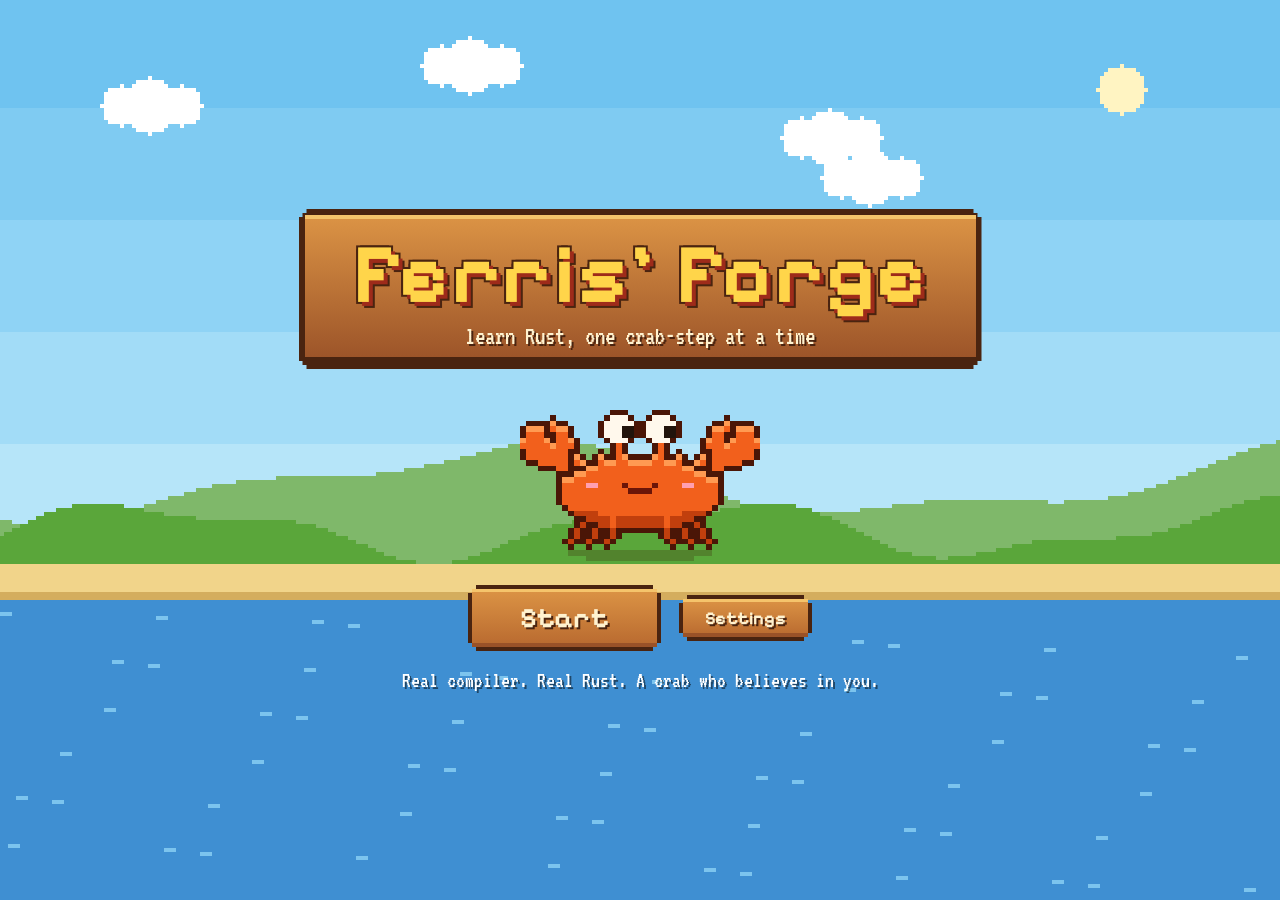
==== web/index.html @ 5639ec64 "initial commit" ====
<!doctype html>
<html lang="en">
<head>
  <meta charset="utf-8">
  <meta name="viewport" content="width=device-width, initial-scale=1">
  <title>Ferris' Forge</title>
  <link rel="preconnect" href="https://fonts.googleapis.com">
  <link rel="preconnect" href="https://fonts.gstatic.com" crossorigin>
  <link href="https://fonts.googleapis.com/css2?family=Pixelify+Sans:wght@400;500;700&family=VT323&family=JetBrains+Mono:wght@400;600&family=Atkinson+Hyperlegible:ital,wght@0,400;0,700;1,400&display=swap" rel="stylesheet">
  <link rel="stylesheet" href="style.css">
  <link rel="icon" href="data:image/svg+xml,<svg xmlns='http://www.w3.org/2000/svg' viewBox='0 0 100 100'><text y='.9em' font-size='90'>🦀</text></svg>">
</head>
<body>
  <!-- Title screen -->
  <section id="title-screen" class="screen active">
    <canvas id="title-bg" class="pixel-bg"></canvas>
    <div class="title-content">
      <div class="logo-sign">
        <div class="logo-main">Ferris' Forge</div>
        <div class="logo-sub">learn Rust, one crab-step at a time</div>
      </div>
      <canvas id="title-ferris" class="sprite"></canvas>
      <div class="title-buttons">
        <button id="btn-start" class="wood-btn big">Start</button>
        <button id="btn-title-settings" class="wood-btn">Settings</button>
      </div>
      <div class="title-foot">Real compiler. Real Rust. A crab who believes in you.</div>
    </div>
  </section>

  <!-- World map -->
  <section id="map-screen" class="screen">
    <button class="wood-btn small map-back hidden" id="btn-map-back" title="Go back to the level you were on (Esc)"></button>
    <div class="map-wrap">
      <canvas id="map-canvas"></canvas>
      <div id="map-overlay"></div>
    </div>
  </section>

  <!-- Level -->
  <section id="level-screen" class="screen">
    <div class="level-grid">

      <aside class="lesson-dock frame-parchment" id="lesson-dock" aria-label="Lesson">
        <div class="dock-head">
          <span class="dock-title" id="dock-title">📜 Lesson</span>
          <button class="mini-icon" id="btn-dock-close" title="Close the lesson panel (L)" aria-label="Close the lesson panel" data-icon="arrowLeft"></button>
        </div>
        <div class="dock-body" id="dock-body"></div>
      </aside>

      <div class="left-col">
        <div class="lesson-strip frame-parchment">
          <div class="goal" id="lv-goal"></div>
          <div class="lesson-buttons">
            <button class="wood-btn small" id="btn-lesson" title="Read the lesson (L)">📜 Lesson</button>
            <button class="wood-btn small" id="btn-lesson-c" title="How C does it">In C</button>
            <button class="wood-btn small" id="btn-lesson-py" title="How Python does it">In Python</button>
          </div>
        </div>

        <div class="editor-frame frame-dark">
          <div class="editor-label">
            <span>main.rs</span>
            <span class="editor-tools">
              <span id="editor-status"></span>
              <button class="mini-toggle run-mini" id="btn-run-mini" title="Run (Ctrl+Enter)"><span class="sym" data-glyph="▶"></span>RUN</button>
              <button class="mini-toggle zen-only" id="btn-zen-compiler" data-console="compiler" title="Compiler messages">COMPILER</button>
              <button class="mini-toggle zen-only" id="btn-zen-output" data-console="output" title="Program output">OUTPUT</button>
              <button class="mini-toggle" id="btn-vim" aria-label="Vim mode" title="Vim mode: edit with your own Neovim">VIM</button>
              <button class="mini-icon" id="btn-expand" aria-label="Expand the editor" title="Expand the editor (hides the chat)" data-icon="expand"></button>
            </span>
          </div>
          <div id="editor"></div>
        </div>

        <div class="choices frame-parchment" id="choices"></div>
      </div>

      <aside class="right-col">
        <div class="portrait frame-wood">
          <canvas id="ferris-canvas" class="sprite"></canvas>
          <div class="nameplate">
            <span>Ferris</span>
            <span class="ferris-status" id="ferris-status" aria-live="polite"></span>
            <button class="model-chip" id="model-chip" title="Switch Ferris' brain (Claude model)">🧠 …</button>
          </div>
        </div>
        <div class="dialogue frame-parchment">
          <div class="dialogue-log" id="dialogue-log"></div>
          <div class="quick-menu hidden" id="quick-menu" role="menu"></div>
          <form class="ask" id="ask-form">
            <button type="button" class="quick-btn" id="btn-wide-chat" aria-label="Make the chat wider" title="Make Ferris' chat panel wider" data-icon="arrowLeft"></button>
            <button type="button" class="quick-btn" id="btn-quick" aria-label="Quick questions for Ferris" title="Quick questions for Ferris (Q)" aria-haspopup="menu">💬</button>
            <input id="ask-input" autocomplete="off" placeholder="Ask Ferris…" maxlength="1000" aria-label="Message to Ferris">
            <button class="wood-btn small" type="submit" id="btn-ask">Ask</button>
            <button class="wood-btn small stop hidden" type="button" id="btn-stop" title="Stop Ferris' answer">Stop</button>
          </form>
        </div>
      </aside>

      <nav class="hotbar" id="hotbar"></nav>
    </div>
  </section>

  <!-- HUD (map + level) -->
  <div id="hud" class="hidden">
    <div class="hud-player frame-wood">
      <div class="hud-name" id="hud-name"></div>
      <div class="hud-rank" id="hud-rank"></div>
      <div class="xp-bar"><div class="xp-fill" id="xp-fill"></div></div>
    </div>
    <!-- On level screens, the level's title sits in the middle of the top bar. -->
    <header class="level-header frame-wood">
      <button class="icon-btn" id="btn-back-map" aria-label="Back to the map" title="Back to the map" data-icon="map"></button>
      <div class="level-titles">
        <div class="level-world" id="lv-world"></div>
        <div class="level-name" id="lv-title"></div>
      </div>
      <div class="level-badges">
        <span class="badge" id="lv-kind"></span>
        <span class="badge xp" id="lv-xp"></span>
      </div>
    </header>
    <div class="hud-clock frame-wood">
      <div class="clock-row">
        <span class="clock-date" id="hud-date"></span>
        <span class="clock-time" id="hud-time"></span>
      </div>
      <div class="clock-gold" title="Your XP">
        <span data-icon="coin" data-px="3"></span>
        <span class="gold-digits"><span id="hud-xp">0</span> XP</span>
        <div class="mini-xp" aria-hidden="true"><div class="mini-xp-fill" id="mini-xp-fill"></div></div>
      </div>
    </div>
    <div class="save-status hidden" id="save-status" role="alert">⚠ Not saved</div>
    <div class="hud-menu">
      <button class="icon-btn" id="btn-codex" aria-label="Error Codex" title="Error Codex" data-icon="book"></button>
      <button class="icon-btn" id="btn-workshop" aria-label="Workshop" title="Workshop (free coding)" data-icon="anvil"></button>
      <button class="icon-btn" id="btn-settings" aria-label="Settings" title="Settings" data-icon="gear"></button>
    </div>
    <div class="energy" id="energy" title="Claude energy">
      <div class="energy-label">E</div>
      <div class="energy-bar"><div class="energy-fill" id="energy-fill"></div></div>
    </div>
  </div>

  <div id="modal-root"></div>
  <div id="toast-root"></div>
  <canvas id="fx-canvas"></canvas>

  <script type="module" src="js/app.js"></script>
</body>
</html>
---- web/style.css ----
/* Ferris' Forge — cozy pixel UI (Stardew-style wood + parchment) */

:root {
  --ink: #3b1d0b;
  --ink-soft: #6b3a1a;
  --wood-dark: #4a2410;
  --wood: #9a5228;
  --wood-mid: #b8692f;
  --wood-light: #dc9445;
  --wood-hi: #f5c46b;
  --parch: #fbe0a6;
  --parch-light: #fff2cf;
  --parch-dark: #e9c27e;
  --grass: #5aa63a;
  --grass-dark: #3d7f2a;
  --sky: #8fd3f5;
  --water: #3f8fd2;
  --panel: #2a1c15;
  --panel-2: #36251b;
  --panel-line: #57392a;
  --code-text: #f3e2c3;
  --good: #4caf50;
  --good-dark: #2e7d32;
  --bad: #e2533b;
  --bad-dark: #9e2b1a;
  --gold: #ffd54a;
  --purple: #8e5bd8;

  --font-ui: "Pixelify Sans", "VT323", monospace;
  --font-talk: "VT323", "Pixelify Sans", monospace;
  --font-code: "JetBrains Mono", ui-monospace, "Cascadia Code", Menlo, monospace;

  --px-corners: polygon(0 8px, 4px 8px, 4px 4px, 8px 4px, 8px 0, calc(100% - 8px) 0, calc(100% - 8px) 4px, calc(100% - 4px) 4px, calc(100% - 4px) 8px, 100% 8px, 100% calc(100% - 8px), calc(100% - 4px) calc(100% - 8px), calc(100% - 4px) calc(100% - 4px), calc(100% - 8px) calc(100% - 4px), calc(100% - 8px) 100%, 8px 100%, 8px calc(100% - 4px), 4px calc(100% - 4px), 4px calc(100% - 8px), 0 calc(100% - 8px));
  --hud-h: 76px;
}

* { box-sizing: border-box; }
html, body { margin: 0; height: 100%; }
body {
  font-family: var(--font-ui);
  font-size: 18px;
  color: var(--ink);
  background: #6b3d1e var(--grass-tile, none);
  background-size: 64px 64px;
  image-rendering: pixelated;
  overflow: hidden;
  user-select: none;
  font-variant-ligatures: none;
  font-feature-settings: "liga" 0, "clig" 0, "dlig" 0, "calt" 0;
}
body.code-pixel { --font-code: "VT323", monospace; }
button { font-family: inherit; font-size: inherit; color: inherit; cursor: pointer; }
button, input, textarea, select { font-variant-ligatures: inherit; font-feature-settings: inherit; }
input, textarea, select { font-family: inherit; }
kbd {
  font-family: var(--font-ui); font-size: .8em; padding: 0 5px;
  background: var(--parch-light); color: var(--ink); border: 2px solid var(--wood-dark); border-bottom-width: 3px;
}
.hidden { display: none !important; }
.sym { display: inline-block; margin-right: .5em; line-height: 0; }
.px-glyph { width: .72em; height: .72em; vertical-align: baseline; image-rendering: pixelated; }
canvas.sprite, canvas.pixel-bg, #map-canvas { image-rendering: pixelated; }

/* ---------- Frames ---------- */
.frame-wood, .frame-parchment, .frame-dark {
  position: relative;
  border: 4px solid var(--wood-dark);
  clip-path: var(--px-corners);
}
.frame-wood {
  background: linear-gradient(var(--wood-mid), var(--wood));
  box-shadow: inset 0 0 0 3px var(--wood-hi), inset 0 0 0 6px var(--wood-light), inset 0 -4px 0 6px rgba(0,0,0,.15);
  color: var(--parch-light);
  text-shadow: 2px 2px 0 var(--wood-dark);
}
.frame-parchment {
  background: var(--parch);
  box-shadow: inset 0 0 0 4px var(--wood-light), inset 0 0 0 7px var(--wood-dark), inset 0 0 0 10px var(--parch-dark);
  padding: 16px;
}
.frame-dark {
  background: var(--panel);
  box-shadow: inset 0 0 0 4px var(--wood-mid), inset 0 0 0 6px var(--wood-dark);
  color: var(--code-text);
  padding: 10px;
}

/* ---------- Buttons ---------- */
.wood-btn {
  font-family: var(--font-ui);
  font-weight: 700;
  background: linear-gradient(var(--wood-light), var(--wood-mid));
  color: var(--parch-light);
  text-shadow: 2px 2px 0 var(--wood-dark);
  border: 4px solid var(--wood-dark);
  box-shadow: inset 0 3px 0 var(--wood-hi), inset 0 -4px 0 var(--wood), 0 4px 0 var(--wood-dark);
  padding: 8px 22px;
  clip-path: var(--px-corners);
  transition: transform .05s;
}
.wood-btn:hover { filter: brightness(1.08); transform: translateY(-1px); }
.wood-btn:active { transform: translateY(2px); box-shadow: inset 0 3px 0 var(--wood), inset 0 -2px 0 var(--wood-hi); }
.wood-btn:disabled { filter: grayscale(.7) brightness(.85); cursor: default; transform: none; }
.wood-btn.big { font-size: 28px; padding: 12px 48px; }
.wood-btn.small { font-size: 16px; padding: 4px 12px; }
.wood-btn.green { background: linear-gradient(#7fcf55, var(--good)); box-shadow: inset 0 3px 0 #b6ec8c, inset 0 -4px 0 var(--good-dark), 0 4px 0 var(--wood-dark); }
.wood-btn.purple { background: linear-gradient(#ad82ea, var(--purple)); box-shadow: inset 0 3px 0 #d3b8ff, inset 0 -4px 0 #5f3a9c, 0 4px 0 var(--wood-dark); }

.icon-btn {
  width: 44px; height: 44px; font-size: 22px; line-height: 1;
  background: var(--parch); border: 4px solid var(--wood-dark);
  box-shadow: inset 0 0 0 3px var(--wood-light);
  clip-path: var(--px-corners);
}
.icon-btn:hover { background: var(--parch-light); }
.level-header .icon-btn { text-shadow: none; color: var(--ink); flex: 0 0 auto; }

/* ---------- Screens ---------- */
.screen { position: absolute; inset: 0; display: none; }
.screen.active { display: block; }
#map-screen, #level-screen { top: var(--hud-h); }

/* ---------- Title ---------- */
#title-bg { position: absolute; inset: 0; width: 100%; height: 100%; }
.title-content {
  position: relative; height: 100%;
  display: flex; flex-direction: column; align-items: center; justify-content: center; gap: 18px;
}
.logo-sign {
  text-align: center; padding: 18px 48px 14px;
  background: linear-gradient(var(--wood-light), var(--wood));
  border: 6px solid var(--wood-dark);
  box-shadow: inset 0 4px 0 var(--wood-hi), inset 0 -6px 0 var(--wood-dark), 0 8px 0 rgba(0,0,0,.25);
  clip-path: var(--px-corners);
}
.logo-main {
  font-size: clamp(42px, 7vw, 84px); font-weight: 700; line-height: 1;
  color: var(--gold);
  text-shadow: 4px 4px 0 var(--bad-dark), -2px -2px 0 var(--wood-dark), 2px -2px 0 var(--wood-dark), -2px 2px 0 var(--wood-dark), 6px 6px 0 var(--wood-dark);
  letter-spacing: 2px;
}
.logo-sub { font-family: var(--font-talk); font-size: 26px; color: var(--parch-light); text-shadow: 2px 2px 0 var(--wood-dark); margin-top: 6px; }
#title-ferris { width: 240px; height: 180px; }
.title-buttons { display: flex; gap: 18px; align-items: center; }
.title-foot { font-family: var(--font-talk); font-size: 22px; color: #fff; text-shadow: 2px 2px 0 rgba(0,0,0,.5); }

/* ---------- HUD ---------- */
#hud {
  position: absolute; top: 0; left: 0; right: 0; height: var(--hud-h);
  display: flex; align-items: center; gap: 12px; padding: 6px 12px; z-index: 20;
  background: linear-gradient(#5b3218, #4a2611);
  border-bottom: 4px solid var(--wood-dark);
  box-shadow: inset 0 -3px 0 var(--wood);
}
.hud-player { height: 64px; padding: 6px 16px; min-width: 260px; display: flex; flex-direction: column; justify-content: center; gap: 1px; }
.hud-name { font-weight: 700; font-size: 18px; line-height: 1.1; }
.hud-rank { font-size: 13px; line-height: 1.2; color: var(--wood-hi); }
.xp-bar { height: 10px; margin-top: 3px; flex: 0 0 auto; background: var(--wood-dark); border: 2px solid var(--wood-dark); }
.xp-fill { height: 100%; width: 0; background: linear-gradient(var(--gold), #e0a019); transition: width .6s steps(12); }
/* Clock + XP counter (Stardew-style: date/time on top, a dark gold counter below) */
.hud-clock {
  margin-left: auto; height: 64px; min-width: 176px; padding: 6px 12px;
  display: flex; flex-direction: column; justify-content: center; gap: 4px;
}
.clock-row { display: flex; justify-content: space-between; align-items: baseline; gap: 14px; }
.clock-date { font-size: 15px; font-weight: 700; }
.clock-time { font-family: var(--font-talk); font-size: 22px; line-height: 1; }
.clock-gold {
  display: flex; align-items: center; gap: 8px; padding: 1px 8px 1px 5px;
  background: #3a1d0c; border: 2px solid var(--wood-dark); box-shadow: inset 0 2px 0 rgba(0,0,0,.35), 0 0 0 2px var(--wood-light);
  color: var(--gold); text-shadow: 1px 1px 0 #000;
}
.clock-gold .px-icon { display: block; }
.gold-digits { margin-left: auto; font-family: var(--font-talk); font-size: 22px; line-height: 1; letter-spacing: 1px; }

.save-status {
  align-self: center; padding: 6px 12px; font-weight: 700; font-size: 15px; cursor: help;
  background: var(--bad); color: #fff; border: 3px solid var(--bad-dark); text-shadow: 1px 1px 0 var(--bad-dark);
  animation: bob 1.2s steps(2) infinite;
}

/* Menu buttons with pixel icons */
.hud-menu { display: flex; gap: 8px; align-items: center; }
.hud-menu .icon-btn, .level-header .icon-btn {
  width: 52px; height: 52px; padding: 0; display: flex; align-items: center; justify-content: center;
}
.icon-btn .px-icon { display: block; image-rendering: pixelated; }
.icon-btn:hover .px-icon { transform: translateY(-1px); }

/* Energy gauge: "E" sits inside the frame, the bar fills from the bottom */
.energy {
  height: 64px; width: 34px; padding: 4px 5px 5px; cursor: help;
  display: flex; flex-direction: column; align-items: center; gap: 3px;
  background: linear-gradient(var(--wood-mid), var(--wood)); border: 3px solid var(--wood-dark);
  box-shadow: inset 0 0 0 2px var(--wood-hi);
}
.energy-label { font-weight: 700; font-size: 13px; line-height: 1; color: var(--gold); text-shadow: 1px 1px 0 var(--wood-dark); }
.energy-bar {
  flex: 1; width: 100%; background: #1f120a; border: 2px solid var(--wood-dark);
  display: flex; align-items: flex-end;
}
.energy-fill { width: 100%; height: 100%; background: linear-gradient(90deg, #7ee05a, #3fa62b); transition: height .5s steps(10); }
.energy-fill.mid { background: linear-gradient(90deg, #ffe066, #e3b21b); }
.energy-fill.low { background: linear-gradient(90deg, #ff7a5c, #d2391c); }
.energy-fill.unknown { background: repeating-linear-gradient(0deg, #6f5a45 0 4px, #4d3d2f 4px 8px); }

/* ---------- Map ---------- */
#map-screen { display: none; align-items: flex-start; justify-content: center; background: var(--water); overflow-y: auto; padding: 12px 0; }
#map-screen.active { display: flex; }
.map-wrap { flex: 0 0 auto; }
.map-back { display: inline-flex; align-items: center; gap: 10px; }
.map-back .px-icon { flex: 0 0 auto; }
.map-back { position: fixed; top: calc(var(--hud-h) + 12px); left: 16px; z-index: 15; max-width: 46vw; white-space: nowrap; overflow: hidden; text-overflow: ellipsis; }
.map-wrap { position: relative; }
#map-canvas { display: block; width: 100%; height: 100%; }
#map-overlay { position: absolute; inset: 0; }
.island-btn {
  position: absolute; transform: translate(-50%, -50%);
  background: transparent; border: none; border-radius: 50%;
}
.island-btn:focus-visible { outline: 4px dashed var(--gold); }
.island-label {
  position: absolute; transform: translate(-50%, 0); white-space: nowrap; pointer-events: none;
  font-size: 15px; font-weight: 700; padding: 2px 10px 4px;
  background: linear-gradient(var(--wood-light), var(--wood)); color: var(--parch-light);
  border: 3px solid var(--wood-dark); text-shadow: 1px 1px 0 var(--wood-dark);
  clip-path: var(--px-corners);
}
.island-label.locked { background: linear-gradient(#a8784a, #7a5232); }
.island-label.soon { background: #776a5f; color: #d8cfc6; }
.il-chip {
  display: inline-block; margin-left: 6px; padding: 0 5px; font-size: .85em;
  background: var(--parch-light); color: var(--ink); text-shadow: none; border: 1px solid var(--wood-dark);
}
.il-chip.done { background: var(--gold); }
.il-chip.locked { background: #e9c27e; }
.il-chip.soon { background: #cfc6bc; color: #4d4237; }
.map-ferris { position: absolute; transform: translate(-50%, -100%); pointer-events: none; transition: left .8s steps(8), top .8s steps(8); }

/* Level board (modal content) */
.board-list { display: flex; flex-direction: column; gap: 8px; max-height: 60vh; overflow: auto; padding: 4px; }
.board-item {
  display: flex; align-items: center; gap: 12px; text-align: left; width: 100%;
  background: var(--parch-light); border: 3px solid var(--wood-dark); padding: 8px 12px;
  box-shadow: inset 0 -3px 0 var(--parch-dark);
}
.board-item:hover:not(:disabled) { background: #fff8e4; transform: translateX(4px); }
.board-item:disabled { opacity: .55; cursor: not-allowed; }
.board-item .bi-icon { width: 32px; display: flex; justify-content: center; }
.board-item .bi-icon .px-icon { display: block; }
.board-item .bi-id { font-family: var(--font-talk); font-size: 22px; color: var(--ink-soft); width: 44px; }
.board-item .bi-title { flex: 1; font-weight: 600; }
.board-item .bi-status { font-size: 15px; }
.board-item.boss { border-color: var(--bad-dark); background: #ffe6d6; }
.board-item.planned { cursor: default; opacity: .85; background: #f6ecd5; border-style: dashed; align-items: flex-start; }
.board-item.planned:hover { transform: none; background: #f6ecd5; }
.board-item .bi-main { flex: 1; display: flex; flex-direction: column; gap: 2px; min-width: 0; }
.board-item .bi-about { font-family: var(--font-talk); font-size: 18px; line-height: 1.05; color: var(--ink-soft); }
.board-item .bi-books { display: flex; flex-wrap: wrap; gap: 4px; }
.board-item .bi-book { font-size: 12px; padding: 0 6px; background: var(--parch-dark); border: 1px solid var(--wood-light); }
.board-divider { font-size: 14px; font-weight: 700; color: var(--ink-soft); margin: 8px 2px 0; }
.board-chapters { font-size: 14px; margin: -4px 0 8px; color: var(--wood); font-weight: 600; }
.board-soon { font-family: var(--font-talk); font-size: 21px; margin: 0 0 8px; }
.book-links { display: flex; flex-wrap: wrap; align-items: center; gap: 8px; margin-top: 10px; font-size: 14px; font-weight: 700; }
.book-links a {
  color: var(--ink); text-decoration: none; padding: 2px 8px; background: var(--parch-light);
  border: 2px solid var(--wood-light); font-weight: 600;
}
.book-links a:hover { background: #fff; border-color: var(--wood-dark); }

/* ---------- Level ---------- */
.level-grid {
  height: 100%; padding: 10px; gap: 10px;
  display: grid;
  grid-template-columns: minmax(0, 1fr) clamp(320px, 28vw, 420px);
  grid-template-rows: minmax(0, 1fr) auto;
  grid-template-areas: "left right" "bar right";
}
/* The level's title lives in the top bar (only on level screens). */
.level-header { display: none; flex: 1 1 auto; min-width: 0; height: 64px; align-items: center; gap: 12px; padding: 6px 12px; }
body[data-screen="level"] .level-header { display: flex; }
body[data-screen="level"] .hud-clock { margin-left: 0; }
/* On level screens the name panel steps aside so the level title has room; rank progress
   moves to a slim bar under the XP counter (with name and rank in its tooltip). */
body[data-screen="level"] .hud-player { display: none; }
.clock-gold { position: relative; }
.mini-xp { display: none; position: absolute; left: 0; right: 0; bottom: 0; height: 3px; background: #2a1408; }
.mini-xp-fill { height: 100%; width: 0; background: linear-gradient(90deg, #e0a019, var(--gold)); transition: width .6s steps(12); }
body[data-screen="level"] .mini-xp { display: block; }
.level-titles { flex: 1; min-width: 0; }
.level-world { font-size: 13px; color: var(--wood-hi); white-space: nowrap; overflow: hidden; text-overflow: ellipsis; }
.level-name { font-size: 21px; font-weight: 700; white-space: nowrap; overflow: hidden; text-overflow: ellipsis; line-height: 1.1; }
.level-badges { display: flex; gap: 8px; }
.badge {
  font-size: 15px; font-weight: 700; padding: 3px 10px; text-shadow: none;
  background: var(--parch); color: var(--ink); border: 3px solid var(--wood-dark);
}
.badge { display: inline-flex; align-items: center; gap: 6px; }
.badge .px-icon { display: block; }
.badge.fix { background: #ffb38a; } .badge.fill { background: #a8e08a; }
.badge.predict { background: #cdb5f5; } .badge.boss { background: #ff8a7a; color: #4a0a00; }
.badge.xp { background: var(--gold); }
.badge.done { background: var(--good); color: #fff; }

.left-col { grid-area: left; display: flex; flex-direction: column; gap: 10px; min-height: 0; overflow-y: auto; }
/* Predict levels: short read-only code, then the answers, then the real output. */
.left-col.predict > * { flex-shrink: 0; }
.left-col.predict .editor-frame { flex: 0 0 auto; height: var(--code-h, 220px); min-height: 0; }
.left-col.predict .choices { order: 1; }
.left-col.predict .console { order: 2; height: auto; min-height: var(--console-min); max-height: 260px; }
.lesson-strip { flex: 0 0 auto; display: flex; align-items: center; gap: 12px; padding: 10px 14px; }
/* The goal shows two lines; click it to see the rest (the full expected output is also
   in the console's Expected tab). */
.lesson-strip .goal { flex: 1; min-width: 0; margin: 0; max-height: 2.35em; overflow: hidden; cursor: pointer; position: relative; padding: 3px 10px; }
.lesson-strip .goal.long::after {
  content: "▾ more"; position: absolute; right: 6px; bottom: 2px; font-family: var(--font-ui); font-size: 12px;
  background: var(--parch-light); padding: 0 4px; color: var(--wood);
}
.lesson-strip .goal.open { max-height: 12em; overflow-y: auto; }
.lesson-strip .goal.open::after { content: "▴ less"; }
.lesson-buttons { display: flex; flex-wrap: wrap; justify-content: flex-end; gap: 6px; flex: 0 1 auto; }
.lesson-buttons .wood-btn { padding: 2px 10px; font-size: 14px; }
.tabs { display: flex; gap: 4px; margin-bottom: 6px; flex-wrap: wrap; }
.tabs button {
  border: 3px solid var(--wood-dark); background: var(--parch-dark); padding: 2px 10px; font-size: 15px;
  border-bottom-width: 3px;
}
.tabs button.active { background: var(--wood-light); color: var(--parch-light); text-shadow: 1px 1px 0 var(--wood-dark); }
.tabs.dark button { background: var(--panel-2); color: #cbb79a; border-color: var(--panel-line); }
.tabs.dark button.active { background: var(--wood-mid); color: #fff; border-color: var(--wood-dark); }
.goal {
  font-family: var(--font-talk); font-size: 21px; line-height: 1.1; white-space: pre-wrap; user-select: text;
  background: var(--parch-light); border: 2px dashed var(--wood-light); padding: 6px 10px;
}
.goal::before { content: "🎯 "; }
/* Lesson popup (a parchment letter) */
.lesson-popup .tabs { justify-content: center; margin-bottom: 10px; }
.lesson-popup .lesson-body {
  font-size: 19px; line-height: 1.4; user-select: text; padding: 4px 6px;
  max-height: 58vh; overflow-y: auto;
}
.lesson-popup .lesson-body.md pre code { font-size: 14px; }
.lesson-popup .lesson-goal { margin-bottom: 10px; }

.editor-frame { flex: 1 1 50%; min-height: 160px; display: flex; flex-direction: column; padding: 8px; }
.editor-label { display: flex; justify-content: space-between; align-items: center; font-size: 14px; color: #c9a77f; padding: 0 6px 4px; }
.editor-tools { display: flex; align-items: center; gap: 8px; }

/* Small pixel buttons (VIM toggle, expand, chat arrow) */
.mini-toggle {
  font-size: 12px; font-weight: 700; letter-spacing: 1px; padding: 1px 8px;
  background: var(--panel-2); color: #cbb79a; border: 2px solid var(--panel-line);
}
.mini-toggle:hover { color: #fff; }
.mini-toggle.on { background: var(--good); color: #10300a; border-color: #1f5a1a; }
.mini-icon {
  width: 26px; height: 26px; padding: 0; display: inline-flex; align-items: center; justify-content: center;
  background: var(--parch); border: 2px solid var(--wood-dark); box-shadow: inset 0 -2px 0 var(--parch-dark);
}
.mini-icon:hover { background: var(--parch-light); }
.mini-icon .px-icon { display: block; }
.quick-btn .px-icon { display: block; margin: 0 auto; }

/* Expanded editor: the editor + console cover the whole window */
body.editor-expanded .left-col {
  position: fixed; inset: 0; z-index: 45; padding: 12px; overflow: hidden;
  background: #6b3d1e var(--grass-tile, none); background-size: 64px 64px;
}
body.editor-expanded .lesson-strip, body.editor-expanded .choices { display: none; }
/* Room for compiler messages and output (dragging the handle still overrides this). */
body.editor-expanded .left-col .console { height: var(--console-h, clamp(180px, 34vh, 60vh)); max-height: none; flex: 0 0 auto; }
body.editor-expanded .left-col.predict .editor-frame { height: auto; flex: 1 1 auto; }
body.editor-expanded .left-col .editor-frame { flex: 1 1 auto; min-height: 120px; }
body.editor-expanded .left-col.predict .splitter { display: block; }
.run-mini { display: none; }
body.editor-expanded .run-mini { display: inline-block; background: var(--good); color: #10300a; border-color: #1f5a1a; }

/* Drag handle between the editor and the console */
.splitter {
  flex: 0 0 12px; margin: -6px 0; cursor: row-resize; position: relative; z-index: 2; touch-action: none;
}
.splitter::before {
  content: ""; position: absolute; left: 50%; top: 50%; width: 48px; height: 6px; margin: -3px 0 0 -24px;
  background: repeating-linear-gradient(90deg, var(--wood-dark) 0 4px, transparent 4px 8px);
  opacity: .55;
}
.splitter:hover::before, .splitter.dragging::before { opacity: 1; background: repeating-linear-gradient(90deg, var(--gold) 0 4px, var(--wood-dark) 4px 8px); }
.left-col.predict .splitter { display: none; }
#editor { flex: 1; min-height: 0; }

/* --console-min keeps the tabs, the summary and a few lines of output visible. */
.left-col { --console-min: 160px; }
.console { flex: 0 0 auto; height: var(--console-h, 26%); min-height: var(--console-min); display: flex; flex-direction: column; padding: 8px 10px; }
.console-body { min-height: 2.9em; }
.console-summary { font-size: 16px; padding: 4px 8px; margin-bottom: 4px; background: var(--panel-2); border-left: 6px solid #8c7660; white-space: pre-wrap; }
.console-summary.pass { border-left-color: var(--good); color: #b9f5a0; }
.console-summary.fail { border-left-color: var(--bad); color: #ffc2b5; }
.console-summary.warn { border-left-color: var(--gold); color: #ffe9a8; }
.console-body { flex: 1; margin: 0; overflow: auto; font-family: var(--font-code); font-size: 13px; line-height: 1.45; white-space: pre-wrap; user-select: text; color: #e9d8bd; }
.console-body .c-err { color: #ff8f7a; font-weight: 600; }
.console-body .c-warn { color: #ffd479; font-weight: 600; }
.console-body .c-help { color: #8fe0a0; }
.console-body .c-loc { color: #8cc8ff; }
.console-body .c-ok { color: #9fe07a; }

.choices { display: none; flex: 0 0 auto; padding: 10px 16px; }
.choices.show { display: grid; grid-template-columns: 1fr 1fr; gap: 2px 12px; align-items: start; }
.choices .choice-q, .choices .muted { grid-column: 1 / -1; }
@media (max-width: 700px) { .choices.show { grid-template-columns: 1fr; } }
.choice-q { font-family: var(--font-talk); font-size: 22px; margin-bottom: 2px; display: flex; align-items: center; justify-content: space-between; gap: 10px; }
.choice-q .wood-btn { font-family: var(--font-ui); font-size: 14px; padding: 2px 10px; flex: 0 0 auto; }
.left-col.predict .lesson-strip { display: none; }
.choice {
  display: block; width: 100%; text-align: left; font-family: var(--font-talk); font-size: 21px; line-height: 1.05;
  background: transparent; border: none; padding: 3px 8px 3px 30px; position: relative;
}
.choice:hover:not(:disabled) { background: var(--parch-light); }
.choice:hover:not(:disabled)::before { content: "▶"; position: absolute; left: 6px; color: var(--bad); }
.choice.right { background: #c9f0b0; } .choice.right::before { content: "✔"; position: absolute; left: 6px; color: var(--good-dark); }
.choice.wrong { background: #ffd2c6; text-decoration: line-through; } .choice.wrong::before { content: "✘"; position: absolute; left: 6px; color: var(--bad-dark); }
.choice:disabled { cursor: default; }

/* Right column: Ferris */
.right-col { grid-area: right; display: flex; flex-direction: column; gap: 10px; min-height: 0; }
/* "Wider chat": give Ferris' messages half the screen. */
body.chat-wide .level-grid { grid-template-columns: minmax(0, 1fr) clamp(380px, 46vw, 760px); }
.portrait {
  flex: 0 0 auto; display: flex; flex-direction: row; align-items: center; justify-content: center; gap: 12px;
  padding: 8px 12px;
  background: linear-gradient(#9fdcff 0 58%, #f3d58f 58% 100%);
}
.portrait::before { /* little sand + waves */
  content: ""; position: absolute; left: 0; right: 0; top: 58%; height: 5px;
  background: repeating-linear-gradient(90deg, #fff 0 8px, transparent 8px 16px); opacity: .7;
}
/* Ferris' sprite keeps its 40:32 shape and shrinks on short screens. */
#ferris-canvas { height: clamp(72px, 14vh, 136px); width: auto; aspect-ratio: 40 / 32; position: relative; flex: 0 0 auto; }
.nameplate {
  position: relative; display: flex; flex-direction: column; align-items: stretch; gap: 6px;
  background: var(--parch); color: var(--ink); text-shadow: none; padding: 6px 10px;
  border: 3px solid var(--wood-dark); font-weight: 700; font-size: 20px; text-align: center;
}
.model-chip {
  font-size: 14px; font-weight: 700; padding: 2px 8px; border: 2px solid var(--wood-dark);
  background: #e6d5ff; color: #3b1d6b;
}
.model-chip:hover { background: #f2e8ff; }
.model-chip.offline { background: #ddd; color: #555; }

.dialogue { flex: 1; min-height: 0; display: flex; flex-direction: column; padding: 14px; }
.dialogue-log { flex: 1; min-height: 160px; overflow-y: auto; display: flex; flex-direction: column; gap: 10px; padding: 2px 6px 6px 2px; user-select: text; }
.msg { font-family: var(--font-talk); font-size: 21px; line-height: 1.12; max-width: 100%; }
.msg.ferris { background: var(--parch-light); border: 3px solid var(--wood-light); padding: 8px 12px; position: relative; }
.msg.ferris.error { border-color: var(--bad); background: #ffe7df; }
.msg.user { align-self: flex-end; background: var(--wood-light); color: #fff; text-shadow: 1px 1px 0 var(--wood-dark); padding: 4px 12px; border: 3px solid var(--wood-dark); max-width: 85%; }
.msg.system { align-self: center; font-size: 17px; color: var(--ink-soft); font-style: italic; text-align: center; }
.msg .msg-tag { font-family: var(--font-ui); font-size: 12px; color: var(--ink-soft); margin-bottom: 2px; }
.msg .msg-tag:empty { display: none; }
.msg .actions { display: flex; flex-wrap: wrap; gap: 6px; margin-top: 8px; }
.typing span { display: inline-block; animation: bob 1s steps(2) infinite; }
.typing span:nth-child(2) { animation-delay: .2s; } .typing span:nth-child(3) { animation-delay: .4s; }
@keyframes bob { 50% { transform: translateY(-4px); } }

/* Quick questions: one button that opens a small menu above the chat box. */
.dialogue { position: relative; }
.quick-btn {
  flex: 0 0 auto; width: 44px; font-size: 20px; padding: 0;
  background: var(--parch-light); border: 3px solid var(--wood-dark); box-shadow: inset 0 -3px 0 var(--parch-dark);
}
.quick-btn:hover, .quick-btn.open { background: #fff; }
.quick-btn.open { box-shadow: inset 0 0 0 2px var(--gold); }
.quick-menu {
  position: absolute; left: 14px; right: 14px; bottom: 62px; z-index: 6;
  display: flex; flex-direction: column; padding: 6px;
  background: var(--parch-light); border: 3px solid var(--wood-dark);
  box-shadow: inset 0 0 0 3px var(--wood-light), 0 4px 0 rgba(0, 0, 0, .25);
  animation: pop .12s steps(3);
}
.quick-menu-title { font-size: 13px; font-weight: 700; color: var(--ink-soft); padding: 4px 10px 2px; }
.quick-item {
  display: flex; align-items: center; gap: 10px; width: 100%; text-align: left;
  font-family: var(--font-talk); font-size: 20px; line-height: 1.1;
  background: transparent; border: none; padding: 5px 10px 5px 26px; position: relative;
}
.quick-item:hover, .quick-item:focus-visible { background: var(--parch); outline: none; }
.quick-item:hover::before, .quick-item:focus-visible::before { content: "▶"; position: absolute; left: 8px; color: var(--bad); font-size: 14px; }
.quick-item .qi-icon { width: 24px; text-align: center; }
.quick-item .qi-note { margin-left: auto; font-family: var(--font-ui); font-size: 12px; color: var(--ink-soft); }
.chip {
  font-size: 14px; font-weight: 600; padding: 3px 10px; background: var(--parch-light);
  border: 2px solid var(--wood-dark); box-shadow: 0 2px 0 var(--wood-dark);
}
.chip:hover { background: #fff; transform: translateY(-1px); }
.ask { display: flex; gap: 6px; }
.ask input {
  flex: 1; min-width: 0; font-family: var(--font-talk); font-size: 20px; padding: 4px 10px;
  background: #fffaf0; border: 3px solid var(--wood-dark); color: var(--ink); outline: none;
}
.ask input:focus { box-shadow: 0 0 0 3px var(--gold); }

/* Markdown inside lessons / dialogue */
.md p { margin: 0 0 8px; }
.md p:last-child { margin-bottom: 0; }
.md code { font-family: var(--font-code); font-size: .78em; background: #f1d9a8; padding: 0 4px; border: 1px solid #d9b77a; }
.md pre {
  margin: 6px 0; padding: 8px 10px; background: var(--panel); color: var(--code-text); overflow: auto;
  border: 3px solid var(--wood-dark); font-size: 15px; line-height: 1.4;
}
.md pre code { background: none; border: none; padding: 0; font-size: 13px; color: inherit; }
.md ul, .md ol { margin: 4px 0 8px; padding-left: 22px; }
.md table { border-collapse: collapse; margin: 6px 0; font-size: 15px; }
.md th, .md td { border: 2px solid var(--wood-light); padding: 2px 8px; }
.md th { background: var(--parch-dark); }
.md h1, .md h2, .md h3 { font-size: 1.05em; margin: 10px 0 4px; }


/* Hotbar */
/* The hotbar always fits its column: slots share the width, icons shrink, and labels hide
   when it gets tight (each slot keeps its tooltip and key number). */
.hotbar { grid-area: bar; display: flex; justify-content: center; gap: 0; min-width: 0; container-type: inline-size; }
.hotbar-inner {
  display: flex; gap: 4px; padding: 6px; background: var(--wood); max-width: 100%; min-width: 0;
  border: 4px solid var(--wood-dark); box-shadow: inset 0 0 0 3px var(--wood-light);
  clip-path: var(--px-corners);
}
.slot {
  width: 72px; height: 64px; position: relative; display: flex; flex-direction: column; align-items: center; justify-content: center;
  background: var(--parch); border: 3px solid var(--wood-dark); box-shadow: inset 0 -4px 0 var(--parch-dark), inset 0 3px 0 var(--parch-light);
}
.slot:hover:not(:disabled) { background: var(--parch-light); }
.slot:hover:not(:disabled) .slot-icon { transform: scale(1.15); }
.slot.primary { border-color: var(--bad-dark); box-shadow: inset 0 0 0 3px var(--bad), inset 0 -6px 0 var(--parch-dark); }
.slot:disabled { opacity: .45; cursor: not-allowed; }
.slot-key { position: absolute; top: 1px; left: 4px; font-size: 12px; color: var(--ink-soft); }
.slot-icon { line-height: 0; transition: transform .1s; }
.slot-icon .px-icon { display: block; }
.slot-label { font-size: 12px; font-weight: 700; margin-top: 3px; }
.slot.busy .slot-icon { animation: bob .5s steps(2) infinite; }

/* ---------- Editor ---------- */
.ed { height: 100%; position: relative; background: #1f1510; border: 2px solid #120c08; }
.ed-scroll { position: absolute; inset: 0; overflow: auto; }
.ed-inner { display: flex; min-height: 100%; min-width: 100%; width: max-content; }
.ed-gutter {
  position: sticky; left: 0; z-index: 2; flex: 0 0 auto; padding: 10px 8px 10px 6px; text-align: right;
  background: #2b1d15; color: #7b6250; border-right: 2px solid #4a3326; user-select: none;
}
.ed-gutter div { position: relative; padding-left: 14px; }
.ed-gutter div.err { color: #ff8f7a; }
.ed-gutter div.err::before { content: ""; position: absolute; left: 0; top: 50%; width: 8px; height: 8px; margin-top: -4px; background: var(--bad); box-shadow: 0 0 0 2px #4a0a00; }
.ed-code { position: relative; flex: 1 0 auto; }
.ed-hl, .ed-ta, .ed-gutter {
  font-family: var(--font-code); font-size: 15px; line-height: 1.5; tab-size: 4;
  font-variant-ligatures: none; font-feature-settings: "liga" 0, "calt" 0;
}
body.code-pixel .ed-hl, body.code-pixel .ed-ta, body.code-pixel .ed-gutter { font-size: 22px; line-height: 1.1; }
.ed-hl { margin: 0; padding: 10px 14px 10px 12px; white-space: pre; color: var(--code-text); pointer-events: none; min-height: 100%; }
.ed-ta {
  position: absolute; inset: 0; width: 100%; height: 100%; margin: 0; padding: 10px 14px 10px 12px; border: none; outline: none; resize: none;
  background: transparent; color: transparent; caret-color: var(--gold); white-space: pre; overflow: hidden;
  user-select: text;
}
.ed-ta::selection { background: rgba(255, 213, 74, .3); color: transparent; }
.ed-ta[readonly] { caret-color: transparent; }
.ed-marks { position: absolute; inset: 0; pointer-events: none; }

/* Vim mode */
.ed-vlayer { position: absolute; inset: 0; pointer-events: none; z-index: 1; }
.ed.vim-on .ed-ta { caret-color: transparent; }
.vcursor { position: absolute; background: rgba(255, 213, 74, .6); box-shadow: 0 0 0 1px rgba(255, 213, 74, .9); animation: vblink 1.1s steps(1) infinite; }
.vcursor.bar { width: 3px !important; background: var(--gold); box-shadow: none; }
.vcursor.half { background: rgba(255, 213, 74, .45); clip-path: inset(50% 0 0 0); }
@keyframes vblink { 60% { opacity: .35; } }
.vblock { position: absolute; background: rgba(255, 213, 74, .25); }
.ed-status { display: none; }
.ed.vim-on .ed-scroll { bottom: 24px; }
.ed.vim-on .ed-status {
  display: flex; align-items: center; gap: 10px; position: absolute; left: 0; right: 0; bottom: 0; height: 24px;
  padding: 0 8px 0 0; background: #2b1d15; border-top: 2px solid #4a3326; font-size: 13px; color: #cbb79a;
  font-family: var(--font-code);
}
.vs-mode {
  align-self: stretch; display: flex; align-items: center; padding: 0 10px; font-family: var(--font-ui); font-weight: 700;
  background: var(--wood-light); color: #2a1408; letter-spacing: 1px;
}
.vs-mode[data-mode="INSERT"] { background: var(--good); }
.vs-mode[data-mode="VISUAL"], .vs-mode[data-mode="V-LINE"], .vs-mode[data-mode="V-BLOCK"] { background: #b58cf0; }
.vs-mode[data-mode="COMMAND"] { background: var(--gold); }
.vs-mode[data-mode="REPLACE"], .vs-mode[data-mode="ERROR"], .vs-mode[data-mode="QUIT"] { background: var(--bad); color: #fff; }
.vs-msg { flex: 1; min-width: 0; white-space: nowrap; overflow: hidden; text-overflow: ellipsis; color: #f3e2c3; }
.vs-msg.err { color: #ff8f7a; }
.vs-info { color: #8a7461; white-space: nowrap; }
.ed-errline { background: rgba(226, 83, 59, .16); display: inline-block; width: 100%; }
/* Rust syntax colors (warm palette) */
.tk-kw { color: #ff9e64; font-weight: 600; }
.tk-ty { color: #7fd6c2; }
.tk-fn { color: #ffd479; }
.tk-mac { color: #e98bd8; }
.tk-str { color: #b5e07d; }
.tk-num { color: #c5a3ff; }
.tk-com { color: #8a7461; font-style: italic; }
.tk-life { color: #ffb3a1; }
.tk-attr { color: #9fb0c9; }

/* ---------- Modal ---------- */
#modal-root .backdrop {
  position: fixed; inset: 0; z-index: 50; background: rgba(20, 10, 4, .55);
  display: flex; align-items: center; justify-content: center; padding: 20px;
}
.modal { width: min(760px, 100%); max-height: 90vh; display: flex; flex-direction: column; padding: 22px 24px; animation: pop .15s steps(3); }
.modal.wide { width: min(980px, 100%); }
@keyframes pop { from { transform: scale(.9); } }
.modal-title {
  align-self: center; margin: -8px 0 12px; padding: 4px 28px 6px; font-size: 24px; font-weight: 700;
  background: linear-gradient(var(--wood-light), var(--wood)); color: var(--parch-light); text-shadow: 2px 2px 0 var(--wood-dark);
  border: 4px solid var(--wood-dark); clip-path: var(--px-corners);
}
.modal-body { overflow: auto; min-height: 0; }
.modal-close {
  position: absolute; top: 12px; right: 12px; width: 36px; height: 36px; padding: 0; font-size: 0;
  background: var(--bad); border: 3px solid var(--bad-dark); box-shadow: inset 0 -3px 0 var(--bad-dark); z-index: 2;
}
/* The X is drawn with two bars so it sits exactly in the middle of the red face
   (the face is 3px shorter because of the dark bottom edge, hence the -1.5px). */
.modal-close::before, .modal-close::after {
  content: ""; position: absolute; left: 50%; top: calc(50% - 1.5px);
  width: 18px; height: 4px; margin: -2px 0 0 -9px; background: #fff;
  box-shadow: 0 2px 0 rgba(90, 10, 0, .35);
}
.modal-close::before { transform: rotate(45deg); }
.modal-close::after { transform: rotate(-45deg); }
.modal-close:hover { filter: brightness(1.1); }
.modal-foot { display: flex; justify-content: flex-end; gap: 10px; margin-top: 14px; }

.reset-menu { display: flex; flex-direction: column; gap: 10px; }
.reset-option {
  display: flex; align-items: flex-start; gap: 14px; text-align: left; padding: 12px 16px;
  background: var(--parch-light); border: 3px solid var(--wood-dark); box-shadow: inset 0 -4px 0 var(--parch-dark);
}
.reset-option:hover { background: #fff; transform: translateX(3px); }
.reset-option .ro-icon { flex: 0 0 auto; line-height: 0; margin-top: 2px; }
.reset-option .ro-main { display: flex; flex-direction: column; gap: 4px; }
.reset-option .ro-title { font-weight: 700; font-size: 19px; }
.reset-option .ro-text { font-family: var(--font-talk); font-size: 19px; line-height: 1.1; color: var(--ink-soft); }
.reset-option.replay { border-color: #5f3a9c; }
.section-title { font-weight: 700; font-size: 18px; margin: 14px 0 6px; }
.section-title:first-child { margin-top: 0; }
.muted { color: var(--ink-soft); font-size: 15px; }
.model-cards { display: grid; grid-template-columns: repeat(auto-fill, minmax(200px, 1fr)); gap: 10px; }
.model-card {
  text-align: left; padding: 10px 12px; background: var(--parch-light);
  border: 3px solid var(--wood-dark); box-shadow: inset 0 -4px 0 var(--parch-dark);
}
.model-card:hover { background: #fff; }
.model-card.selected { background: #efe2ff; border-color: #5f3a9c; box-shadow: inset 0 0 0 3px var(--purple); }
.model-card .mc-name { font-weight: 700; }
.model-card .mc-tag { font-size: 12px; font-weight: 700; color: #fff; background: var(--purple); padding: 0 6px; margin-left: 6px; }
.model-card .mc-blurb { font-family: var(--font-talk); font-size: 18px; line-height: 1.05; margin-top: 4px; color: var(--ink-soft); }
.model-card .mc-id { font-family: var(--font-code); font-size: 11px; color: #8a6a50; }
.seg { display: inline-flex; border: 3px solid var(--wood-dark); }
.seg button { border: none; border-right: 2px solid var(--wood-dark); background: var(--parch-light); padding: 4px 14px; font-size: 16px; }
.seg button:last-child { border-right: none; }
.seg button.on { background: var(--wood-light); color: #fff; text-shadow: 1px 1px 0 var(--wood-dark); }
.row { display: flex; gap: 10px; align-items: center; flex-wrap: wrap; }
.text-input {
  font-family: var(--font-talk); font-size: 20px; padding: 4px 10px; background: #fffaf0;
  border: 3px solid var(--wood-dark); color: var(--ink); outline: none; min-width: 0;
}
.text-input:focus { box-shadow: 0 0 0 3px var(--gold); }
.toggle { display: flex; align-items: center; gap: 10px; cursor: pointer; margin: 6px 0; }
.toggle input { width: 22px; height: 22px; accent-color: var(--wood); }
.test-result { margin-top: 8px; font-family: var(--font-talk); font-size: 19px; padding: 6px 10px; background: var(--parch-light); border: 2px dashed var(--wood-light); }
.test-result.ok { border-color: var(--good); } .test-result.bad { border-color: var(--bad); }

.codex-grid { display: grid; grid-template-columns: 220px 1fr; gap: 14px; min-height: 0; height: 60vh; }
.codex-list { overflow: auto; display: flex; flex-direction: column; gap: 6px; }
.codex-item { text-align: left; padding: 6px 10px; background: var(--parch-light); border: 3px solid var(--wood-dark); }
.codex-item.on { background: var(--wood-light); color: #fff; }
.codex-item .ci-code { font-weight: 700; } .codex-item .ci-count { float: right; font-size: 14px; }
.codex-view { overflow: auto; background: var(--parch-light); border: 3px solid var(--wood-light); padding: 10px 14px; user-select: text; }

/* Workshop: Run button on top so it's always visible */
.workshop-grid {
  display: grid; grid-template-rows: auto minmax(160px, 1fr) minmax(110px, 32%); gap: 10px;
  height: min(68vh, 680px);
}
.workshop-bar { display: flex; align-items: center; justify-content: space-between; gap: 12px; }
.workshop-grid .frame-dark { display: flex; flex-direction: column; min-height: 0; }

/* ---------- Toasts & effects ---------- */
#toast-root { position: fixed; left: 16px; bottom: 120px; z-index: 60; display: flex; flex-direction: column; gap: 8px; pointer-events: none; }
.toast {
  display: flex; align-items: center; gap: 10px; padding: 8px 16px 10px; font-size: 18px; font-weight: 600;
  animation: toast-in .25s steps(4), toast-out .3s steps(3) 3.2s forwards;
}
.toast .t-icon { font-size: 26px; line-height: 0; }
@keyframes toast-in { from { transform: translateX(-120%); } }
@keyframes toast-out { to { opacity: 0; transform: translateY(10px); } }
#fx-canvas { position: fixed; inset: 0; width: 100vw; height: 100vh; pointer-events: none; z-index: 70; image-rendering: pixelated; }
.float-xp {
  position: fixed; z-index: 75; pointer-events: none; font-size: 34px; font-weight: 700; color: var(--gold);
  text-shadow: 3px 3px 0 var(--wood-dark), -2px -2px 0 var(--wood-dark), 2px -2px 0 var(--wood-dark), -2px 2px 0 var(--wood-dark);
  animation: float-up 1.6s steps(16) forwards;
}
@keyframes float-up { to { transform: translateY(-90px); opacity: 0; } }
.banner {
  position: fixed; left: 50%; top: 38%; transform: translate(-50%, -50%); z-index: 72; text-align: center;
  padding: 18px 48px; font-size: 40px; font-weight: 700; animation: pop .3s steps(4), toast-out .5s steps(4) 3s forwards;
}
.banner small { display: block; font-size: 20px; font-family: var(--font-talk); }

/* Scrollbars: chunky Stardew-style. A wooden block on a grooved track, with pixel
   arrow buttons at each end (Chrome/Edge). Firefox can't style the parts, so it gets a
   wide bar in the same colours. */
@supports not selector(::-webkit-scrollbar) {
  * { scrollbar-width: auto; scrollbar-color: var(--wood-light) var(--parch-dark); }
  .frame-dark, .frame-dark *, .ed-scroll { scrollbar-color: var(--wood-mid) #1f1510; }
}
::-webkit-scrollbar { width: 20px; height: 20px; }
::-webkit-scrollbar-track {
  background: linear-gradient(90deg, transparent 7px, var(--wood) 7px 13px, transparent 13px), var(--parch-dark);
  border-left: 2px solid var(--wood-dark);
}
::-webkit-scrollbar-track:horizontal {
  background: linear-gradient(0deg, transparent 7px, var(--wood) 7px 13px, transparent 13px), var(--parch-dark);
  border-left: none; border-top: 2px solid var(--wood-dark);
}
::-webkit-scrollbar-thumb {
  background: linear-gradient(90deg, var(--wood-hi) 0 3px, var(--wood-light) 3px 70%, var(--wood-mid) 70%);
  border: 3px solid var(--wood-dark); border-radius: 0;
  box-shadow: inset 0 3px 0 rgba(255, 255, 255, .25), inset 0 -3px 0 rgba(0, 0, 0, .2);
  min-height: 36px;
}
::-webkit-scrollbar-thumb:horizontal {
  background: linear-gradient(0deg, var(--wood-mid) 0 30%, var(--wood-light) 30% calc(100% - 3px), var(--wood-hi) calc(100% - 3px));
  min-width: 36px;
}
::-webkit-scrollbar-thumb:hover { filter: brightness(1.08); }
::-webkit-scrollbar-button:single-button {
  display: block; width: 20px; height: 20px;
  background-color: var(--wood-light); border: 2px solid var(--wood-dark);
  box-shadow: inset 0 2px 0 var(--wood-hi), inset 0 -2px 0 var(--wood-mid);
  background-repeat: no-repeat; background-position: center; background-size: 10px 10px;
}
::-webkit-scrollbar-button:single-button:hover { background-color: var(--wood-hi); }
::-webkit-scrollbar-button:single-button:vertical:decrement { background-image: url("data:image/svg+xml,%3Csvg xmlns='http://www.w3.org/2000/svg' viewBox='0 0 8 8' shape-rendering='crispEdges' fill='%233b1d0b'%3E%3Cpath d='M3 2h2v1H3zM2 3h4v1H2zM1 4h6v1H1zM0 5h8v1H0z'/%3E%3C/svg%3E"); }
::-webkit-scrollbar-button:single-button:vertical:increment { background-image: url("data:image/svg+xml,%3Csvg xmlns='http://www.w3.org/2000/svg' viewBox='0 0 8 8' shape-rendering='crispEdges' fill='%233b1d0b'%3E%3Cpath d='M0 2h8v1H0zM1 3h6v1H1zM2 4h4v1H2zM3 5h2v1H3z'/%3E%3C/svg%3E"); }
::-webkit-scrollbar-button:single-button:horizontal:decrement { background-image: url("data:image/svg+xml,%3Csvg xmlns='http://www.w3.org/2000/svg' viewBox='0 0 8 8' shape-rendering='crispEdges' fill='%233b1d0b'%3E%3Cpath d='M2 3h1v2H2zM3 2h1v4H3zM4 1h1v6H4zM5 0h1v8H5z'/%3E%3C/svg%3E"); }
::-webkit-scrollbar-button:single-button:horizontal:increment { background-image: url("data:image/svg+xml,%3Csvg xmlns='http://www.w3.org/2000/svg' viewBox='0 0 8 8' shape-rendering='crispEdges' fill='%233b1d0b'%3E%3Cpath d='M5 3h1v2H5zM4 2h1v4H4zM3 1h1v6H3zM2 0h1v8H2z'/%3E%3C/svg%3E"); }
::-webkit-scrollbar-corner { background: var(--parch-dark); }
/* Darker version inside the code editor and console */
.frame-dark ::-webkit-scrollbar-track, .frame-dark::-webkit-scrollbar-track {
  background: linear-gradient(90deg, transparent 7px, #4a3326 7px 13px, transparent 13px), #1f1510; border-color: #120c08;
}
.frame-dark ::-webkit-scrollbar-track:horizontal {
  background: linear-gradient(0deg, transparent 7px, #4a3326 7px 13px, transparent 13px), #1f1510; border-color: #120c08;
}
.frame-dark ::-webkit-scrollbar-corner { background: #1f1510; }

/* Short windows: a slightly smaller hotbar leaves room for the code and answers. */
@media (max-height: 680px) {
  .slot { height: 52px; width: 66px; }
  .slot-icon .px-icon { width: 24px; height: 24px; }
  .slot-label { font-size: 11px; margin-top: 1px; }
}

@media (max-width: 900px) {
  body { overflow: auto; }
  :root { --hud-h: auto; }
  #hud { position: sticky; flex-wrap: wrap; height: auto; }
  .hud-player { min-width: 0; flex: 1; }
  #map-screen, #level-screen { position: relative; top: 0; }
  .level-grid { grid-template-columns: 1fr; grid-template-areas: "left" "right" "bar"; grid-template-rows: auto; height: auto; }
  .level-header { flex-basis: 100%; order: 5; }
  .left-col { min-height: 80vh; }
  .right-col { min-height: 60vh; }
  .hotbar-inner { flex-wrap: wrap; justify-content: center; }
  .slot { width: 60px; }
  .codex-grid { grid-template-columns: 1fr; height: auto; }
}

/* ---------- Idle console: one slim row until there's output ---------- */
.console.idle, body.editor-expanded .left-col .console.idle {
  height: auto; min-height: 0; flex-direction: row; align-items: center; gap: 10px; padding: 6px 10px;
}
.console.idle .tabs { margin-bottom: 0; flex: 0 0 auto; }
.console.idle .console-summary { flex: 1; margin: 0; }
.console.idle .console-body { display: none; }
.console.idle ~ .splitter, .splitter:has(+ .console.idle) { visibility: hidden; }

/* ---------- Expected vs actual output ---------- */
.out-diff { border-collapse: collapse; width: 100%; font-family: var(--font-code); font-size: 13px; }
.out-diff th { text-align: left; font-family: var(--font-ui); font-size: 13px; color: #cbb79a; padding: 2px 8px; border-bottom: 2px solid var(--panel-line); }
.out-diff td { padding: 1px 8px; white-space: pre; vertical-align: top; border-bottom: 1px solid #2f2119; }
.out-diff td.ln { width: 18px; color: #8a7461; }
.out-diff tr.same td { color: #bfe3a8; }
.out-diff tr.diff td { background: rgba(226, 83, 59, .18); color: #ffd0c4; }
.out-diff tr.diff td.ln { color: #ff8f7a; }
.out-diff .missing { color: #8a7461; font-style: italic; }

/* ---------- Lesson panel beside the code ---------- */
.lesson-dock { display: none; grid-area: dock; min-height: 0; flex-direction: column; padding: 12px 14px; }
body.lesson-docked .lesson-dock { display: flex; }
body.lesson-docked .level-grid {
  grid-template-columns: clamp(260px, 25vw, 380px) minmax(0, 1fr) clamp(300px, 24vw, 380px);
  grid-template-areas: "dock left right" "dock bar right";
}
body.lesson-docked.chat-wide .level-grid { grid-template-columns: clamp(240px, 22vw, 340px) minmax(0, 1fr) clamp(340px, 36vw, 620px); }
body.lesson-docked .lesson-strip .lesson-buttons { display: none; }
.dock-head { display: flex; align-items: center; justify-content: space-between; gap: 8px; margin-bottom: 6px; }
.dock-title { font-weight: 700; font-size: 16px; white-space: nowrap; overflow: hidden; text-overflow: ellipsis; }
.dock-body { flex: 1; min-height: 0; overflow-y: auto; padding-right: 4px; }
.dock-body .lesson-body { font-size: 16px; line-height: 1.4; user-select: text; }
.dock-body .md pre code { font-size: 12px; }
.lesson-content .tabs { margin-bottom: 8px; }

/* ---------- Ferris busy state ---------- */
.ferris-status { font-family: var(--font-talk); font-size: 17px; font-weight: 400; color: var(--wood); min-height: 1em; }
.ferris-status:empty { display: none; }
.ask input:disabled { opacity: .6; }
.quick-btn:disabled { opacity: .5; cursor: not-allowed; }
.wood-btn.stop { background: linear-gradient(#f07a62, var(--bad)); box-shadow: inset 0 3px 0 #ffb3a1, inset 0 -4px 0 var(--bad-dark), 0 4px 0 var(--wood-dark); }

/* ---------- Readable text option: smooth fonts for reading, pixel art everywhere else ---------- */
body.readable {
  --font-talk: "Atkinson Hyperlegible", system-ui, sans-serif;
}
body.readable .msg { font-size: 16px; line-height: 1.45; }
body.readable .lesson-body, body.readable .dock-body .lesson-body { font-family: "Atkinson Hyperlegible", system-ui, sans-serif; font-size: 16px; line-height: 1.55; }
body.readable .goal, body.readable .choice, body.readable .choice-q { font-size: 17px; line-height: 1.35; }
body.readable .bi-about, body.readable .ro-text, body.readable .mc-blurb { font-size: 15px; line-height: 1.35; }
body.readable .ask input { font-size: 16px; }

/* Keyboard focus is always visible */
:focus-visible { outline: 3px dashed var(--gold); outline-offset: 2px; }

/* ---------- Console popup + hotbar console buttons ---------- */
.left-col .editor-frame { flex: 1 1 auto; }
.console-popup { display: flex; flex-direction: column; padding: 10px 12px; max-height: 64vh; }
.console-popup .console-body { flex: 1; min-height: 120px; overflow: auto; }
.console-popup .md pre { margin: 0; }
.console-text { margin: 0; font-family: var(--font-code); font-size: 13px; line-height: 1.45; white-space: pre-wrap; color: #e9d8bd; user-select: text; }
.console-empty { font-family: var(--font-talk); font-size: 19px; color: #cbb79a; margin: 8px 4px; }
.slot { position: relative; flex: 0 1 72px; width: 72px; min-width: 0; }
.hotbar-inner { width: max-content; }
.slot-icon .px-icon { width: min(32px, 100%); height: auto; }
@container (max-width: 760px) {
  .hotbar-inner { width: 100%; gap: 3px; padding: 5px; }
  .slot { height: 56px; }
  .slot-label { font-size: 10px; }
}
@container (max-width: 600px) {
  .slot { height: 46px; }
  .slot-label { display: none; }
  .slot-key { font-size: 10px; }
}
.slot-badge { position: absolute; top: -6px; right: -6px; line-height: 0; z-index: 2; animation: bob 1s steps(2) infinite; pointer-events: none; }
.zen-only { display: none; }
body.editor-expanded .zen-only { display: inline-block; position: relative; }
.mini-toggle .slot-badge { top: -9px; right: -9px; }
.mini-toggle .slot-badge .px-icon { width: 12px; height: 12px; }
.slot-label { white-space: nowrap; overflow: hidden; text-overflow: clip; max-width: 100%; font-size: 11px; letter-spacing: -.2px; }
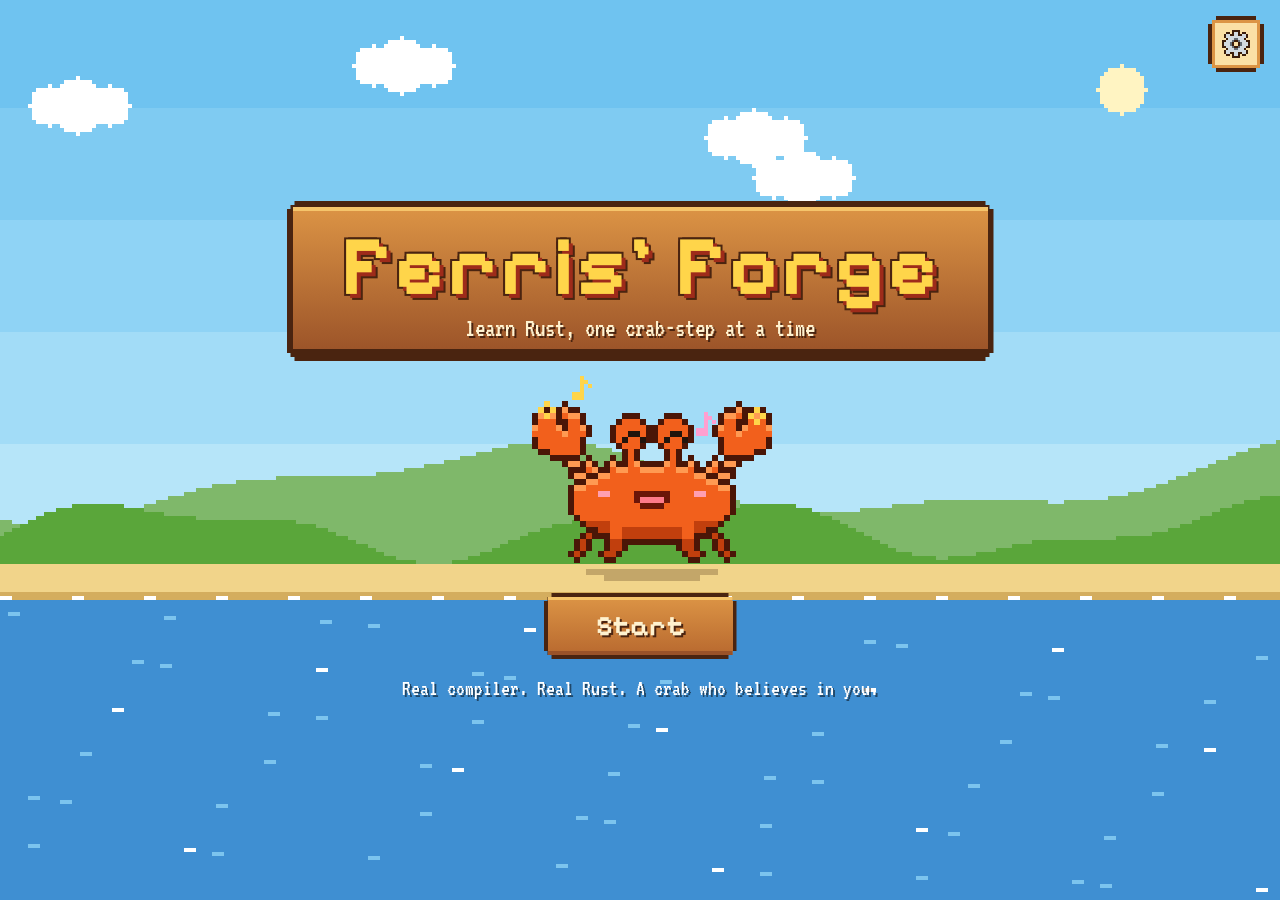
==== commit a8981d50: "Complete Worlds 0-9 and polish the game UI Curriculum - Worlds 4-9 are now playable: Borrow Bridge, " ====
--- a/web/index.html
+++ b/web/index.html
@@ -14,6 +14,7 @@
   <!-- Title screen -->
   <section id="title-screen" class="screen active">
     <canvas id="title-bg" class="pixel-bg"></canvas>
+    <button class="icon-btn title-gear" id="btn-title-settings" title="Settings" aria-label="Settings" data-icon="gear"></button>
     <div class="title-content">
       <div class="logo-sign">
         <div class="logo-main">Ferris' Forge</div>
@@ -22,7 +23,6 @@
       <canvas id="title-ferris" class="sprite"></canvas>
       <div class="title-buttons">
         <button id="btn-start" class="wood-btn big">Start</button>
-        <button id="btn-title-settings" class="wood-btn">Settings</button>
       </div>
       <div class="title-foot">Real compiler. Real Rust. A crab who believes in you.</div>
     </div>
@@ -41,21 +41,12 @@
   <section id="level-screen" class="screen">
     <div class="level-grid">
 
-      <aside class="lesson-dock frame-parchment" id="lesson-dock" aria-label="Lesson">
-        <div class="dock-head">
-          <span class="dock-title" id="dock-title">📜 Lesson</span>
-          <button class="mini-icon" id="btn-dock-close" title="Close the lesson panel (L)" aria-label="Close the lesson panel" data-icon="arrowLeft"></button>
-        </div>
-        <div class="dock-body" id="dock-body"></div>
-      </aside>
 
       <div class="left-col">
         <div class="lesson-strip frame-parchment">
           <div class="goal" id="lv-goal"></div>
           <div class="lesson-buttons">
             <button class="wood-btn small" id="btn-lesson" title="Read the lesson (L)">📜 Lesson</button>
-            <button class="wood-btn small" id="btn-lesson-c" title="How C does it">In C</button>
-            <button class="wood-btn small" id="btn-lesson-py" title="How Python does it">In Python</button>
           </div>
         </div>
 
--- a/web/style.css
+++ b/web/style.css
@@ -140,7 +140,14 @@
   letter-spacing: 2px;
 }
 .logo-sub { font-family: var(--font-talk); font-size: 26px; color: var(--parch-light); text-shadow: 2px 2px 0 var(--wood-dark); margin-top: 6px; }
-#title-ferris { width: 240px; height: 180px; }
+#title-ferris { width: 312px; height: 228px; margin: -20px 0 -12px; }
+.title-gear { position: absolute; top: 16px; right: 16px; z-index: 2; width: 56px; height: 56px; display: flex; align-items: center; justify-content: center; padding: 0; }
+.title-gear:hover .px-icon { animation: spin 1.2s steps(8) infinite; }
+@keyframes spin { to { transform: rotate(360deg); } }
+.logo-main span { display: inline-block; animation: letter-bob 1.6s steps(2) infinite; }
+@keyframes letter-bob { 0%, 60%, 100% { transform: translateY(0); } 30% { transform: translateY(-6px); } }
+#btn-start { animation: start-glow 1.4s steps(2) infinite; }
+@keyframes start-glow { 50% { transform: translateY(-2px); filter: brightness(1.1); } }
 .title-buttons { display: flex; gap: 18px; align-items: center; }
 .title-foot { font-family: var(--font-talk); font-size: 22px; color: #fff; text-shadow: 2px 2px 0 rgba(0,0,0,.5); }
 
@@ -298,20 +305,21 @@
 .badge { display: inline-flex; align-items: center; gap: 6px; }
 .badge .px-icon { display: block; }
 .badge.fix { background: #ffb38a; } .badge.fill { background: #a8e08a; }
-.badge.predict { background: #cdb5f5; } .badge.boss { background: #ff8a7a; color: #4a0a00; }
+.badge.predict { background: #cdb5f5; } .badge.quiz { background: #a9dcff; } .badge.boss { background: #ff8a7a; color: #4a0a00; }
 .badge.xp { background: var(--gold); }
 .badge.done { background: var(--good); color: #fff; }
 
 .left-col { grid-area: left; display: flex; flex-direction: column; gap: 10px; min-height: 0; overflow-y: auto; }
 /* Predict levels: short read-only code, then the answers, then the real output. */
 .left-col.predict > * { flex-shrink: 0; }
-.left-col.predict .editor-frame { flex: 0 0 auto; height: var(--code-h, 220px); min-height: 0; }
+.left-col.predict .editor-frame { flex: 1 0 var(--code-h, 220px); height: auto; min-height: var(--code-h, 220px); }
 .left-col.predict .choices { order: 1; }
 .left-col.predict .console { order: 2; height: auto; min-height: var(--console-min); max-height: 260px; }
 .lesson-strip { flex: 0 0 auto; display: flex; align-items: center; gap: 12px; padding: 10px 14px; }
 /* The goal shows two lines; click it to see the rest (the full expected output is also
    in the console's Expected tab). */
-.lesson-strip .goal { flex: 1; min-width: 0; margin: 0; max-height: 2.35em; overflow: hidden; cursor: pointer; position: relative; padding: 3px 10px; }
+.lesson-strip .goal { flex: 1; min-width: 0; margin: 0; max-height: calc(2.2em + 12px); overflow: hidden; position: relative; padding: 3px 10px; }
+.lesson-strip .goal.long { cursor: pointer; }
 .lesson-strip .goal.long::after {
   content: "▾ more"; position: absolute; right: 6px; bottom: 2px; font-family: var(--font-ui); font-size: 12px;
   background: var(--parch-light); padding: 0 4px; color: var(--wood);
@@ -615,7 +623,8 @@
   background: linear-gradient(var(--wood-light), var(--wood)); color: var(--parch-light); text-shadow: 2px 2px 0 var(--wood-dark);
   border: 4px solid var(--wood-dark); clip-path: var(--px-corners);
 }
-.modal-body { overflow: auto; min-height: 0; }
+/* Reserve room for the scrollbar so it never sits on top of the content. */
+.modal-body { overflow: auto; min-height: 0; scrollbar-gutter: stable; padding-right: 10px; margin-right: -4px; }
 .modal-close {
   position: absolute; top: 12px; right: 12px; width: 36px; height: 36px; padding: 0; font-size: 0;
   background: var(--bad); border: 3px solid var(--bad-dark); box-shadow: inset 0 -3px 0 var(--bad-dark); z-index: 2;
@@ -759,7 +768,7 @@
 
 /* Short windows: a slightly smaller hotbar leaves room for the code and answers. */
 @media (max-height: 680px) {
-  .slot { height: 52px; width: 66px; }
+  .slot { padding-top: 12px; padding-bottom: 4px; }
   .slot-icon .px-icon { width: 24px; height: 24px; }
   .slot-label { font-size: 11px; margin-top: 1px; }
 }
@@ -798,20 +807,6 @@
 .out-diff tr.diff td.ln { color: #ff8f7a; }
 .out-diff .missing { color: #8a7461; font-style: italic; }
 
-/* ---------- Lesson panel beside the code ---------- */
-.lesson-dock { display: none; grid-area: dock; min-height: 0; flex-direction: column; padding: 12px 14px; }
-body.lesson-docked .lesson-dock { display: flex; }
-body.lesson-docked .level-grid {
-  grid-template-columns: clamp(260px, 25vw, 380px) minmax(0, 1fr) clamp(300px, 24vw, 380px);
-  grid-template-areas: "dock left right" "dock bar right";
-}
-body.lesson-docked.chat-wide .level-grid { grid-template-columns: clamp(240px, 22vw, 340px) minmax(0, 1fr) clamp(340px, 36vw, 620px); }
-body.lesson-docked .lesson-strip .lesson-buttons { display: none; }
-.dock-head { display: flex; align-items: center; justify-content: space-between; gap: 8px; margin-bottom: 6px; }
-.dock-title { font-weight: 700; font-size: 16px; white-space: nowrap; overflow: hidden; text-overflow: ellipsis; }
-.dock-body { flex: 1; min-height: 0; overflow-y: auto; padding-right: 4px; }
-.dock-body .lesson-body { font-size: 16px; line-height: 1.4; user-select: text; }
-.dock-body .md pre code { font-size: 12px; }
 .lesson-content .tabs { margin-bottom: 8px; }
 
 /* ---------- Ferris busy state ---------- */
@@ -843,20 +838,31 @@
 .console-empty { font-family: var(--font-talk); font-size: 19px; color: #cbb79a; margin: 8px 4px; }
 .slot { position: relative; flex: 0 1 72px; width: 72px; min-width: 0; }
 .hotbar-inner { width: max-content; }
-.slot-icon .px-icon { width: min(32px, 100%); height: auto; }
+.slot-icon .px-icon { width: min(24px, 100%); height: auto; }
+/* Height comes from the content: key number row, icon, label. Nothing is ever clipped. */
+.slot { height: auto; padding: 14px 2px 6px; justify-content: flex-start; }
+.slot-key { top: 2px; left: 5px; font-size: 11px; line-height: 1; }
+@container (max-width: 900px) {
+  .hotbar .slot .slot-label { font-size: 9px; letter-spacing: -.3px; }
+}
 @container (max-width: 760px) {
   .hotbar-inner { width: 100%; gap: 3px; padding: 5px; }
-  .slot { height: 56px; }
-  .slot-label { font-size: 10px; }
 }
 @container (max-width: 600px) {
-  .slot { height: 46px; }
-  .slot-label { display: none; }
-  .slot-key { font-size: 10px; }
+  .hotbar .slot { padding: 12px 2px 5px; }
+  .hotbar .slot .slot-label { display: none; }
+  .hotbar .slot .slot-key { font-size: 10px; }
 }
 .slot-badge { position: absolute; top: -6px; right: -6px; line-height: 0; z-index: 2; animation: bob 1s steps(2) infinite; pointer-events: none; }
 .zen-only { display: none; }
 body.editor-expanded .zen-only { display: inline-block; position: relative; }
 .mini-toggle .slot-badge { top: -9px; right: -9px; }
 .mini-toggle .slot-badge .px-icon { width: 12px; height: 12px; }
-.slot-label { white-space: nowrap; overflow: hidden; text-overflow: clip; max-width: 100%; font-size: 11px; letter-spacing: -.2px; }
+.slot-label { white-space: nowrap; overflow: hidden; text-overflow: clip; max-width: 100%; font-size: 10px; letter-spacing: -.2px; margin-top: 4px; }
+
+/* Quiz levels without code: no editor, the question fills the column. */
+.left-col.no-code .editor-frame { display: none; }
+.left-col.no-code .choices { flex: 1 1 auto; }
+.left-col.no-code .choices.show { align-content: start; }
+.console-label { font-family: var(--font-ui); font-size: 13px; color: var(--wood-hi); margin: 6px 0 2px; }
+.console-label:first-child { margin-top: 0; }
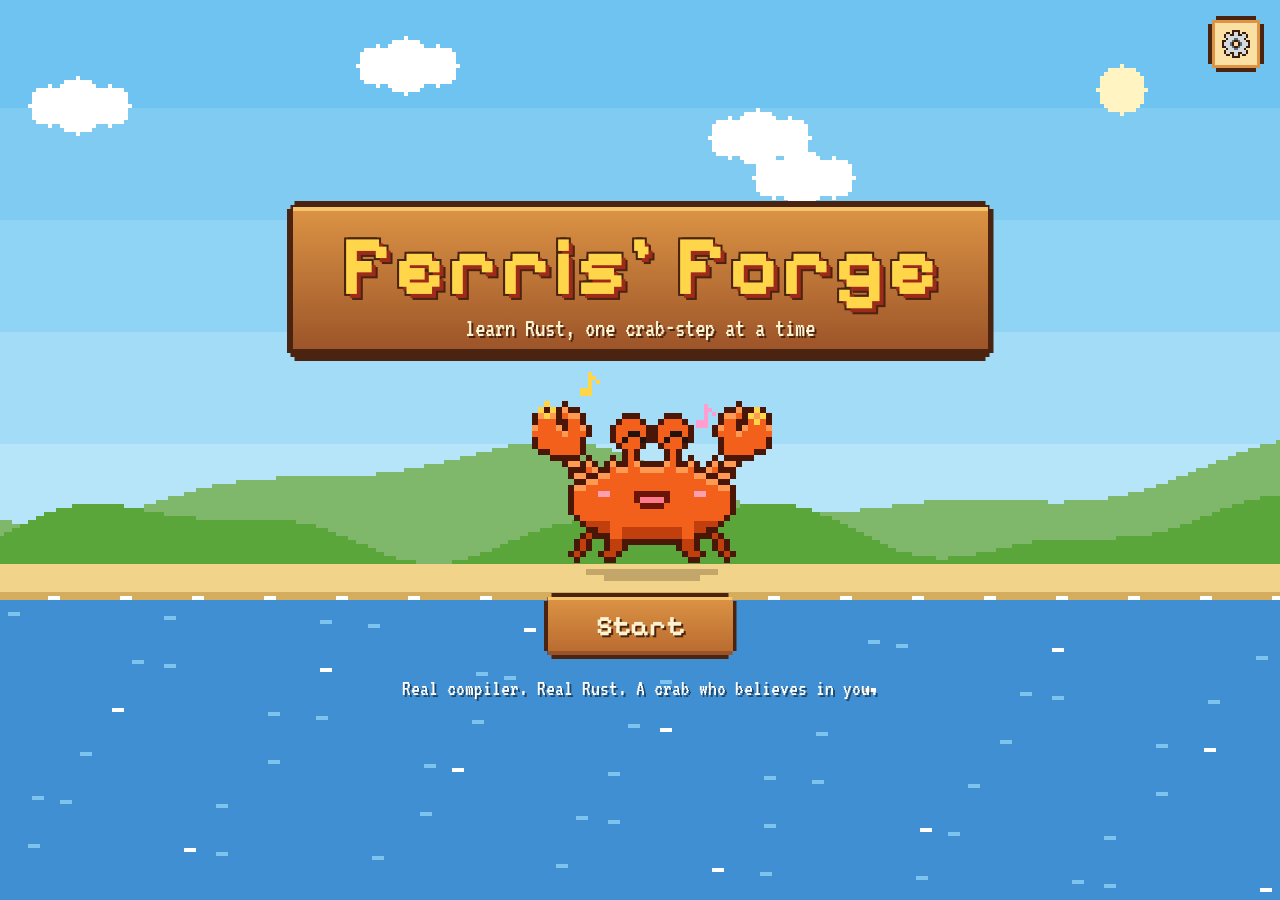
==== commit 0a47c7ae: "add worlds 10 - 15" ====
--- a/web/index.html
+++ b/web/index.html
@@ -96,7 +96,7 @@
 
   <!-- HUD (map + level) -->
   <div id="hud" class="hidden">
-    <div class="hud-player frame-wood">
+    <div class="hud-player frame-wood" id="hud-player" role="button" tabindex="0" title="Ranks and XP" aria-label="Show ranks and XP">
       <div class="hud-name" id="hud-name"></div>
       <div class="hud-rank" id="hud-rank"></div>
       <div class="xp-bar"><div class="xp-fill" id="xp-fill"></div></div>
--- a/web/style.css
+++ b/web/style.css
@@ -162,6 +162,24 @@
 .hud-player { height: 64px; padding: 6px 16px; min-width: 260px; display: flex; flex-direction: column; justify-content: center; gap: 1px; }
 .hud-name { font-weight: 700; font-size: 18px; line-height: 1.1; }
 .hud-rank { font-size: 13px; line-height: 1.2; color: var(--wood-hi); }
+.hud-player { cursor: pointer; }
+.hud-player:hover { filter: brightness(1.08); }
+
+/* Rank ladder popup */
+.rank-total { font-size: 17px; margin: 0 0 10px; }
+.rank-list { display: flex; flex-direction: column; gap: 6px; }
+.rank-row {
+  display: grid; grid-template-columns: 30px 1fr auto; grid-template-areas: "mark name xp" "mark note note" "mark bar bar";
+  align-items: center; column-gap: 10px; padding: 6px 12px;
+  background: var(--parch-light); border: 3px solid var(--wood-dark); box-shadow: inset 0 -3px 0 var(--parch-dark);
+}
+.rank-row .rank-mark { grid-area: mark; font-size: 20px; text-align: center; }
+.rank-row .rank-name { grid-area: name; font-weight: 700; }
+.rank-row .rank-xp { grid-area: xp; font-size: 14px; color: var(--ink-soft); }
+.rank-row .rank-note { grid-area: note; font-family: var(--font-talk); font-size: 18px; line-height: 1; color: var(--ink-soft); }
+.rank-row .rank-bar { grid-area: bar; margin-top: 4px; }
+.rank-row.reached { opacity: .7; }
+.rank-row.current { background: #fff3c4; border-color: var(--gold); }
 .xp-bar { height: 10px; margin-top: 3px; flex: 0 0 auto; background: var(--wood-dark); border: 2px solid var(--wood-dark); }
 .xp-fill { height: 100%; width: 0; background: linear-gradient(var(--gold), #e0a019); transition: width .6s steps(12); }
 /* Clock + XP counter (Stardew-style: date/time on top, a dark gold counter below) */
@@ -253,6 +271,14 @@
 }
 .board-item:hover:not(:disabled) { background: #fff8e4; transform: translateX(4px); }
 .board-item:disabled { opacity: .55; cursor: not-allowed; }
+.board-item.locked { opacity: .6; }
+.board-row { display: flex; gap: 6px; align-items: stretch; }
+.board-row .board-item { flex: 1; min-width: 0; }
+.bi-lesson {
+  flex: none; width: 48px; font-size: 20px; background: var(--parch-light);
+  border: 3px solid var(--wood-dark); box-shadow: inset 0 -3px 0 var(--parch-dark);
+}
+.bi-lesson:hover { background: #fff8e4; }
 .board-item .bi-icon { width: 32px; display: flex; justify-content: center; }
 .board-item .bi-icon .px-icon { display: block; }
 .board-item .bi-id { font-family: var(--font-talk); font-size: 22px; color: var(--ink-soft); width: 44px; }
@@ -268,6 +294,11 @@
 .board-divider { font-size: 14px; font-weight: 700; color: var(--ink-soft); margin: 8px 2px 0; }
 .board-chapters { font-size: 14px; margin: -4px 0 8px; color: var(--wood); font-weight: 600; }
 .board-soon { font-family: var(--font-talk); font-size: 21px; margin: 0 0 8px; }
+.lock-note {
+  display: flex; align-items: center; gap: 10px; margin: 0 0 10px; padding: 8px 12px;
+  background: #f6e3b4; border: 2px dashed var(--wood); font-family: var(--font-talk); font-size: 20px; line-height: 1.1;
+}
+.lock-note .lock-icon { font-size: 24px; }
 .book-links { display: flex; flex-wrap: wrap; align-items: center; gap: 8px; margin-top: 10px; font-size: 14px; font-weight: 700; }
 .book-links a {
   color: var(--ink); text-decoration: none; padding: 2px 8px; background: var(--parch-light);
@@ -770,7 +801,6 @@
 @media (max-height: 680px) {
   .slot { padding-top: 12px; padding-bottom: 4px; }
   .slot-icon .px-icon { width: 24px; height: 24px; }
-  .slot-label { font-size: 11px; margin-top: 1px; }
 }
 
 @media (max-width: 900px) {
@@ -840,25 +870,27 @@
 .hotbar-inner { width: max-content; }
 .slot-icon .px-icon { width: min(24px, 100%); height: auto; }
 /* Height comes from the content: key number row, icon, label. Nothing is ever clipped. */
-.slot { height: auto; padding: 14px 2px 6px; justify-content: flex-start; }
-.slot-key { top: 2px; left: 5px; font-size: 11px; line-height: 1; }
+.slot { height: auto; padding: 16px 2px 5px; justify-content: flex-start; }
+/* VT323 for the small hotbar text: Pixelify Sans blurs below ~16px (2 and 5 look like S, C like O). */
+.slot-key { top: 1px; left: 5px; font-family: var(--font-talk); font-size: 16px; line-height: 1; }
+.slot-label { font-family: var(--font-talk); font-size: 17px; font-weight: 400; line-height: 1; }
 @container (max-width: 900px) {
-  .hotbar .slot .slot-label { font-size: 9px; letter-spacing: -.3px; }
+  .hotbar .slot .slot-label { font-size: 15px; letter-spacing: 0; }
 }
 @container (max-width: 760px) {
   .hotbar-inner { width: 100%; gap: 3px; padding: 5px; }
 }
 @container (max-width: 600px) {
-  .hotbar .slot { padding: 12px 2px 5px; }
+  .hotbar .slot { padding: 15px 2px 5px; }
   .hotbar .slot .slot-label { display: none; }
-  .hotbar .slot .slot-key { font-size: 10px; }
+  .hotbar .slot .slot-key { font-size: 15px; }
 }
 .slot-badge { position: absolute; top: -6px; right: -6px; line-height: 0; z-index: 2; animation: bob 1s steps(2) infinite; pointer-events: none; }
 .zen-only { display: none; }
 body.editor-expanded .zen-only { display: inline-block; position: relative; }
 .mini-toggle .slot-badge { top: -9px; right: -9px; }
 .mini-toggle .slot-badge .px-icon { width: 12px; height: 12px; }
-.slot-label { white-space: nowrap; overflow: hidden; text-overflow: clip; max-width: 100%; font-size: 10px; letter-spacing: -.2px; margin-top: 4px; }
+.slot-label { white-space: nowrap; overflow: hidden; text-overflow: clip; max-width: 100%; margin-top: 3px; }
 
 /* Quiz levels without code: no editor, the question fills the column. */
 .left-col.no-code .editor-frame { display: none; }
@@ -866,3 +898,8 @@
 .left-col.no-code .choices.show { align-content: start; }
 .console-label { font-family: var(--font-ui); font-size: 13px; color: var(--wood-hi); margin: 6px 0 2px; }
 .console-label:first-child { margin-top: 0; }
+
+/* Short windows: slightly smaller hotbar text (after the base hotbar rules so it wins). */
+@media (max-height: 680px) {
+  .hotbar .slot .slot-label { font-size: 15px; margin-top: 1px; }
+}
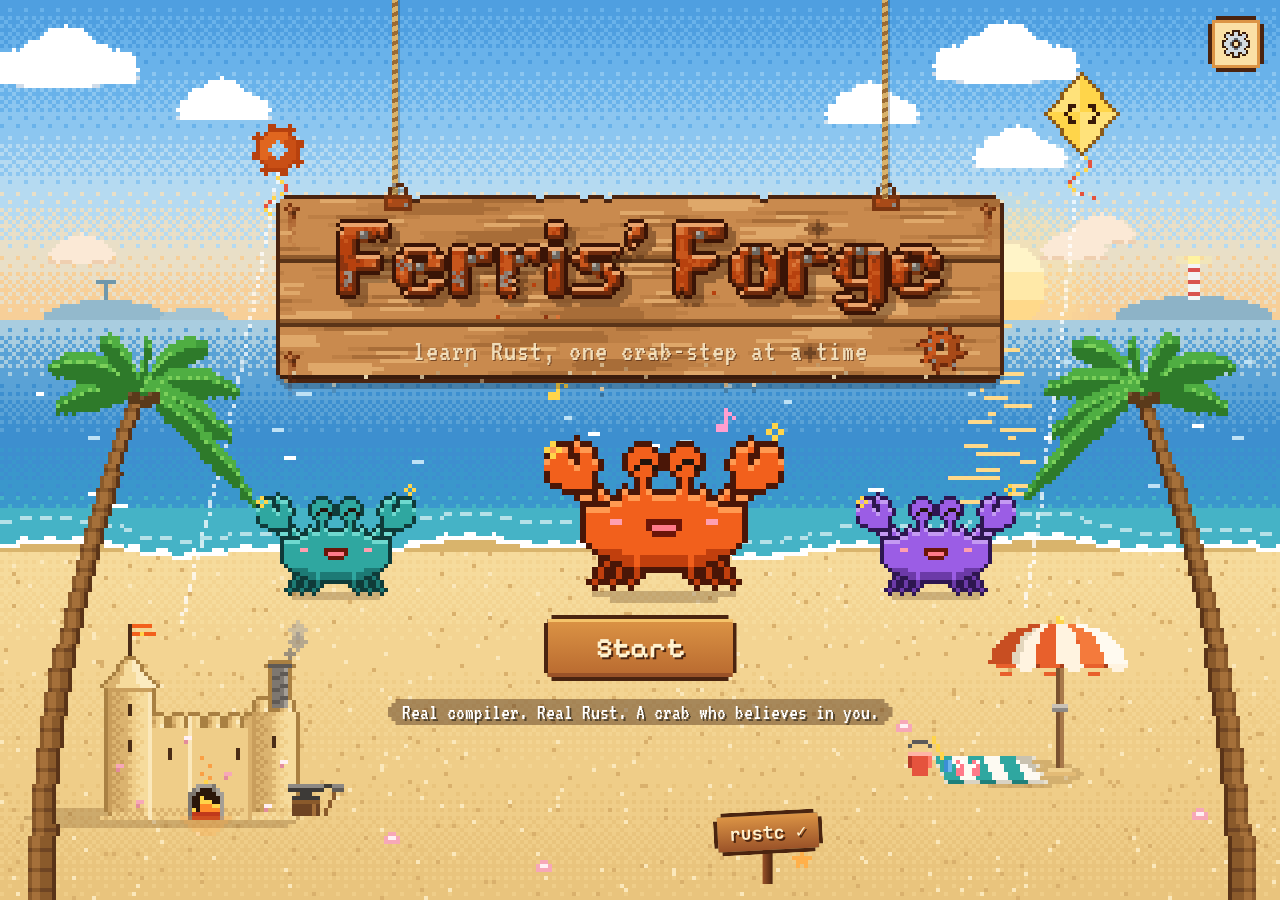
==== commit ce628d1e: "Harden the server, fix Vim mode, and redo the title screen Security: - The API needs a per-install k" ====
--- a/web/index.html
+++ b/web/index.html
@@ -14,11 +14,13 @@
   <!-- Title screen -->
   <section id="title-screen" class="screen active">
     <canvas id="title-bg" class="pixel-bg"></canvas>
+    <div id="title-props" aria-hidden="true"></div>
     <button class="icon-btn title-gear" id="btn-title-settings" title="Settings" aria-label="Settings" data-icon="gear"></button>
     <div class="title-content">
-      <div class="logo-sign">
-        <div class="logo-main">Ferris' Forge</div>
-        <div class="logo-sub">learn Rust, one crab-step at a time</div>
+      <div class="logo-hang">
+        <h1 class="sr-only">Ferris' Forge: learn Rust, one crab-step at a time</h1>
+        <canvas id="logo-canvas" class="pixel-bg" aria-hidden="true"></canvas>
+        <div class="logo-sub" id="logo-sub" aria-hidden="true">learn Rust, one crab-step at a time</div>
       </div>
       <canvas id="title-ferris" class="sprite"></canvas>
       <div class="title-buttons">
--- a/web/style.css
+++ b/web/style.css
@@ -126,30 +126,66 @@
   position: relative; height: 100%;
   display: flex; flex-direction: column; align-items: center; justify-content: center; gap: 18px;
 }
-.logo-sign {
-  text-align: center; padding: 18px 48px 14px;
-  background: linear-gradient(var(--wood-light), var(--wood));
-  border: 6px solid var(--wood-dark);
-  box-shadow: inset 0 4px 0 var(--wood-hi), inset 0 -6px 0 var(--wood-dark), 0 8px 0 rgba(0,0,0,.25);
-  clip-path: var(--px-corners);
-}
-.logo-main {
-  font-size: clamp(42px, 7vw, 84px); font-weight: 700; line-height: 1;
-  color: var(--gold);
-  text-shadow: 4px 4px 0 var(--bad-dark), -2px -2px 0 var(--wood-dark), 2px -2px 0 var(--wood-dark), -2px 2px 0 var(--wood-dark), 6px 6px 0 var(--wood-dark);
-  letter-spacing: 2px;
-}
-.logo-sub { font-family: var(--font-talk); font-size: 26px; color: var(--parch-light); text-shadow: 2px 2px 0 var(--wood-dark); margin-top: 6px; }
+.logo-sub {
+  position: absolute; left: 0; right: 0; text-align: center; pointer-events: none;
+  font-family: var(--font-talk); letter-spacing: 1px; color: #f6e6c4; opacity: .92;
+  text-shadow: 1px 1px 0 rgba(74, 36, 16, .7);
+}
+.sr-only { position: absolute; width: 1px; height: 1px; padding: 0; margin: -1px; overflow: hidden; clip: rect(0 0 0 0); white-space: nowrap; border: 0; }
+#logo-canvas { display: block; filter: drop-shadow(0 6px 0 rgba(0, 0, 0, .22)); }
 #title-ferris { width: 312px; height: 228px; margin: -20px 0 -12px; }
 .title-gear { position: absolute; top: 16px; right: 16px; z-index: 2; width: 56px; height: 56px; display: flex; align-items: center; justify-content: center; padding: 0; }
 .title-gear:hover .px-icon { animation: spin 1.2s steps(8) infinite; }
 @keyframes spin { to { transform: rotate(360deg); } }
-.logo-main span { display: inline-block; animation: letter-bob 1.6s steps(2) infinite; }
-@keyframes letter-bob { 0%, 60%, 100% { transform: translateY(0); } 30% { transform: translateY(-6px); } }
 #btn-start { animation: start-glow 1.4s steps(2) infinite; }
 @keyframes start-glow { 50% { transform: translateY(-2px); filter: brightness(1.1); } }
 .title-buttons { display: flex; gap: 18px; align-items: center; }
-.title-foot { font-family: var(--font-talk); font-size: 22px; color: #fff; text-shadow: 2px 2px 0 rgba(0,0,0,.5); }
+.title-foot { font-family: var(--font-talk); font-size: 22px; color: #fff; text-shadow: 2px 2px 0 rgba(0,0,0,.5); padding: 2px 14px; background: rgba(74, 44, 24, .45); clip-path: var(--px-corners); }
+
+/* The sign hangs on two ropes from the top of the screen, drops in with a bounce, then
+   sways gently from side to side (in whole pixels, so it stays crisp). */
+.logo-hang { position: relative; animation: logo-drop 1.2s cubic-bezier(.3, 1.4, .5, 1) both, logo-sway 5s steps(10) 1.2s infinite; }
+.logo-hang::before, .logo-hang::after {
+  content: ""; position: absolute; bottom: calc(100% - var(--rope-end, 20px)); height: 100vh; width: 6px;
+  background: repeating-linear-gradient(160deg, #d9b26a 0 5px, #9a6a32 5px 9px);
+  box-shadow: 2px 0 0 rgba(0,0,0,.2);
+}
+.logo-hang::before { left: 16%; }
+.logo-hang::after { right: 16%; }
+@keyframes logo-drop { from { transform: translateY(-110vh); } to { transform: translateY(0); } }
+@keyframes logo-sway { 0%, 100% { transform: translateX(-4px); } 50% { transform: translateX(4px); } }
+
+/* HTML pieces placed on the beach by title.js: the sign and the bottle notes. */
+#title-props { position: absolute; inset: 0; pointer-events: none; overflow: hidden; }
+.beach-sign { position: absolute; transform: translate(-50%, -100%); display: flex; flex-direction: column; align-items: center; }
+.beach-sign-board {
+  font-family: var(--font-code); font-size: 18px; font-weight: 700; color: var(--parch-light); white-space: nowrap;
+  padding: 6px 12px; background: linear-gradient(var(--wood-light), var(--wood));
+  border: 4px solid var(--wood-dark); clip-path: var(--px-corners);
+  text-shadow: 2px 2px 0 var(--wood-dark); transform: rotate(-3deg);
+}
+.beach-sign-post { width: 10px; height: 34px; margin-top: -4px; background: linear-gradient(90deg, var(--wood), var(--wood-dark)); }
+.bottle-note {
+  position: absolute; transform: translate(-50%, -100%) scale(.6); opacity: 0; transition: opacity .25s, transform .25s steps(3);
+  font-family: var(--font-code); font-size: 16px; color: #4a2c18; white-space: nowrap;
+  padding: 4px 10px; background: #fff3d0; border: 3px solid #c9a15a; box-shadow: 3px 3px 0 rgba(0,0,0,.2);
+}
+.bottle-note.show { opacity: 1; transform: translate(-50%, -100%) scale(1); }
+
+/* Start: Ferris waves (hops), then scuttles off to the right. */
+#title-ferris.leaving { animation: ferris-leave .85s steps(12) forwards; }
+@keyframes ferris-leave {
+  0% { transform: translate(0, 0); }
+  12% { transform: translate(0, -14px); }
+  24% { transform: translate(0, 0); }
+  36% { transform: translate(0, -14px); }
+  45% { transform: translate(0, 0); }
+  100% { transform: translate(70vw, 0); }
+}
+
+@media (prefers-reduced-motion: reduce) {
+  .logo-hang, #btn-start { animation: none; }
+}
 
 /* ---------- HUD ---------- */
 #hud {
